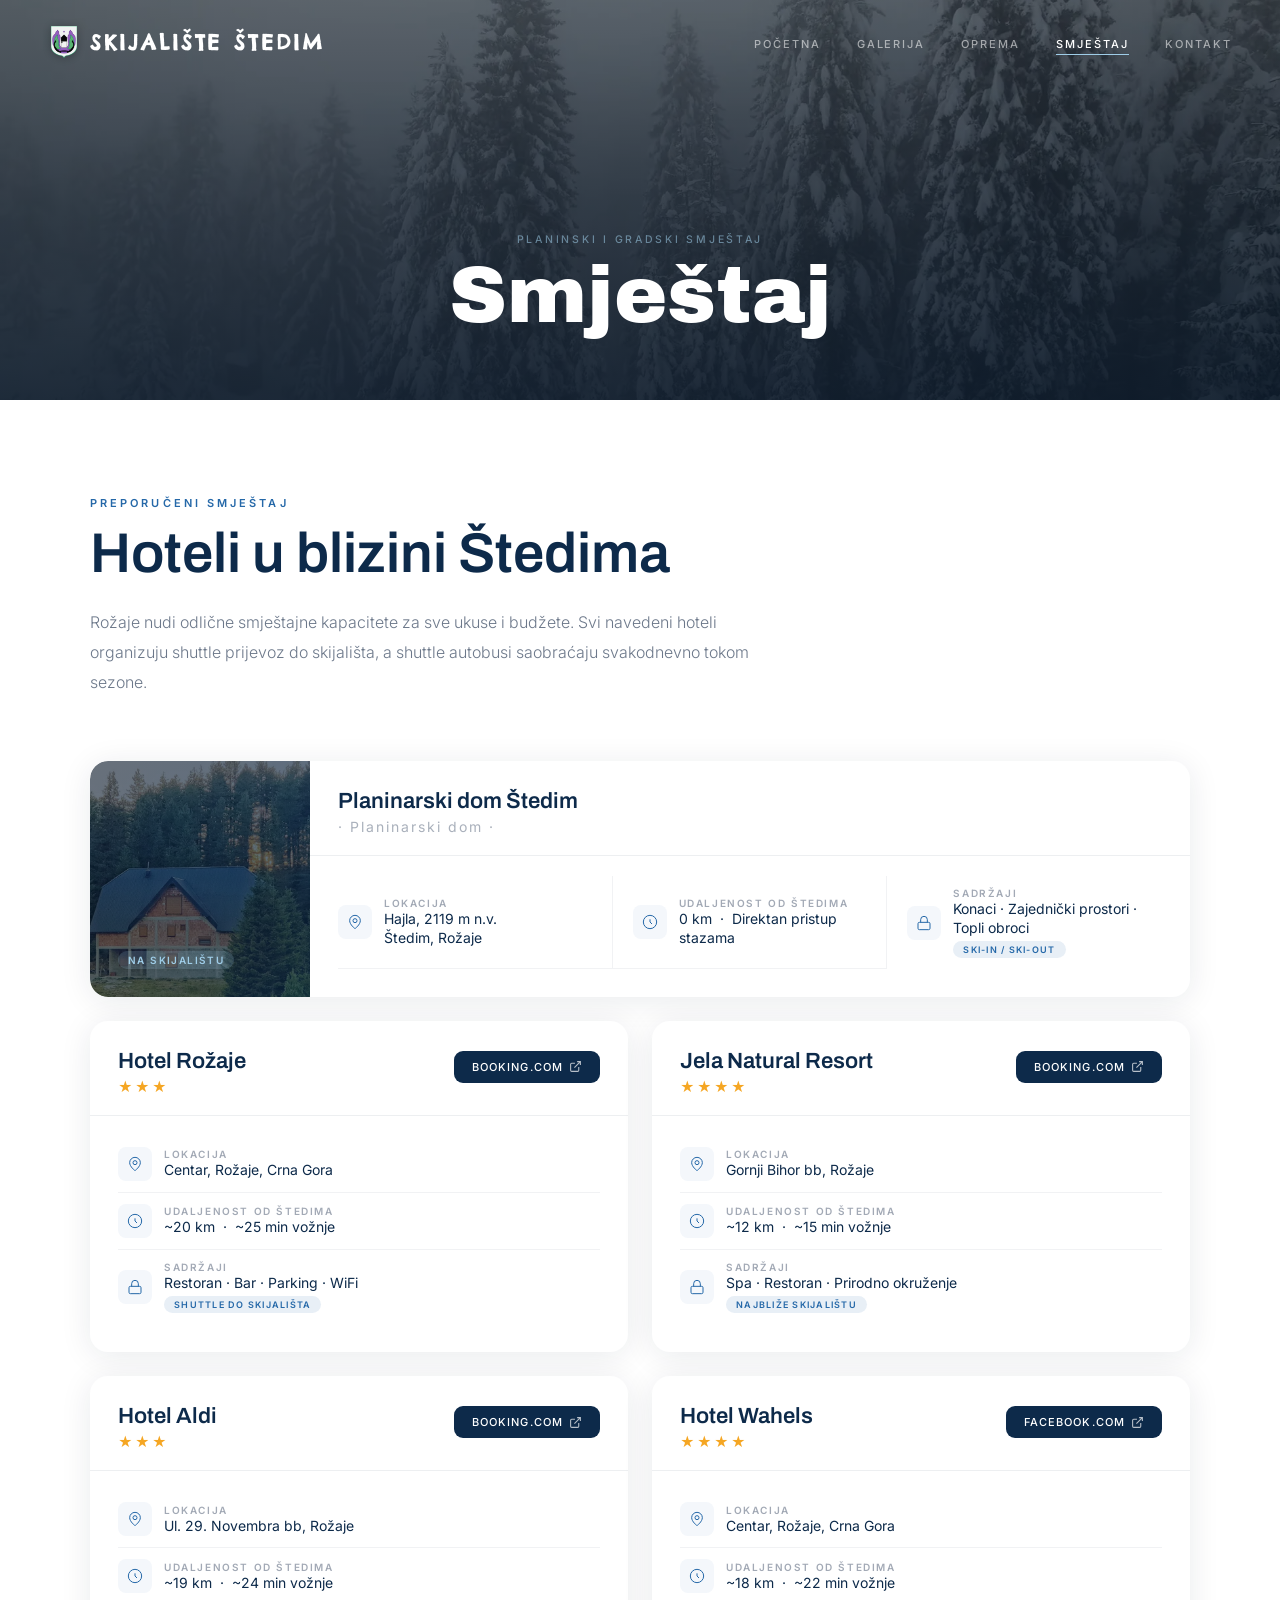
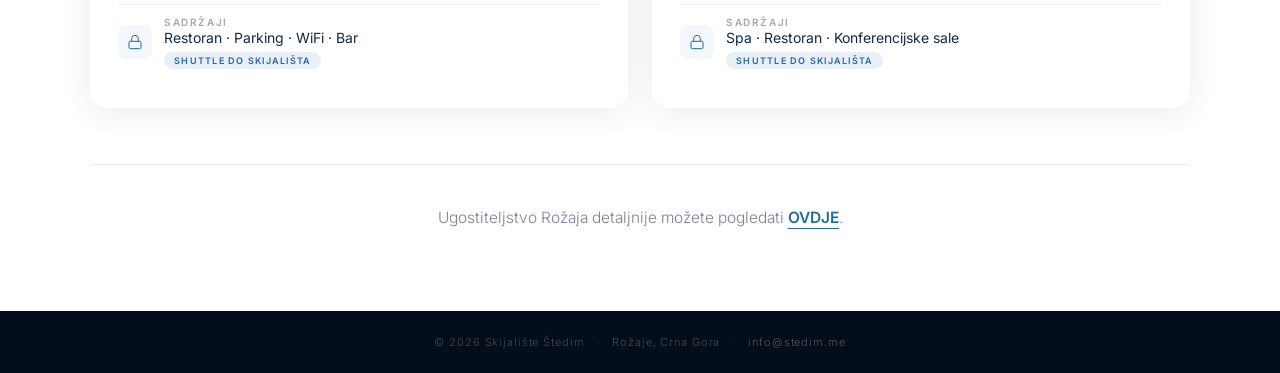
==== accommodation.html @ 670172b9 "dodala pocetnu u nav bar" ====
<!doctype html>
<html lang="bs">
  <head>
    <meta charset="UTF-8" />
    <meta name="viewport" content="width=device-width, initial-scale=1.0" />
    <title>Smještaj — Skijalište Štedim</title>
    <link rel="icon" type="image/webp" href="multimedia/rozaje-emblem.webp" />
    <link rel="stylesheet" href="css/main.css" />
    <link rel="stylesheet" href="css/accommodation.css" />
    <link rel="preconnect" href="https://fonts.googleapis.com" />
    <link rel="preconnect" href="https://fonts.gstatic.com" crossorigin />
    <link
      href="https://fonts.googleapis.com/css2?family=Chelsea+Market&family=Inter:wght@300;400;500;600&display=swap"
      rel="stylesheet"
    />
    <script src="js/accommodation.js" defer></script>
  </head>
  <body>

    <nav class="nav">
      <a href="index.html" class="nav-logo">
        <img
          src="multimedia/rozaje-emblem.webp"
          alt="Grb Rožaja"
          class="logo-icon"
        />
        <span class="logo-text">Skijalište Štedim</span>
      </a>
      <ul class="nav-links">
        <li><a href="index.html">Početna</a></li>
        <li><a href="gallery.html">Galerija</a></li>
        <li><a href="equipment.html">Oprema</a></li>
        <li><a href="accommodation.html" class="active">Smještaj</a></li>
        <li><a href="contact.html">Kontakt</a></li>
      </ul>
      <button class="nav-hamburger" id="nav-hamburger" aria-label="Otvori meni" aria-expanded="false">
        <span></span>
        <span></span>
        <span></span>
      </button>
    </nav>

    <div class="mobile-nav-backdrop" id="mobile-nav-backdrop"></div>
    <div class="mobile-nav" id="mobile-nav" aria-hidden="true">
      <ul>
        <li><a href="index.html">Početna</a></li>
        <li><a href="gallery.html">Galerija</a></li>
        <li><a href="equipment.html">Oprema</a></li>
        <li><a href="accommodation.html">Smještaj</a></li>
        <li><a href="contact.html">Kontakt</a></li>
      </ul>
    </div>

     <!-- PAGE HEADER -->
    <header class="page-header">
      <div class="page-header-content">
        <p class="page-header-eyebrow">Planinski i gradski smještaj</p>
        <h1 class="page-header-title">Smještaj</h1>
      </div>
    </header>

    <main>

      <!-- HOTELS SECTION -->
      <section class="info-section">
        <div class="info-inner">
          <p class="info-eyebrow">Preporučeni smještaj</p>
          <h2 class="info-title">Hoteli u blizini Štedima</h2>
          <p class="info-lead">
            Rožaje nudi odlične smještajne kapacitete za sve ukuse i budžete.
            Svi navedeni hoteli organizuju shuttle prijevoz do skijališta,
            a shuttle autobusi saobraćaju svakodnevno tokom sezone.
          </p>

          <div class="hotels-grid">

            <!-- Planinarski dom Štedim -->
            <div class="hotel-card hotel-card--dom" style="grid-column: 1 / -1;">
              <div class="hotel-card--dom-img">
                <span class="hotel-badge" style="background: rgba(159,205,232,0.18); color: var(--ice); font-size: 10px;">Na skijalištu</span>
              </div>
              <div class="hotel-card--dom-body">
                <div class="hotel-card-header">
                  <div>
                    <h3 class="hotel-name">Planinarski dom Štedim</h3>
                    <div class="hotel-stars" style="color: rgba(10,30,60,0.35);">· Planinarski dom ·</div>
                  </div>
                </div>
                <div class="hotel-details hotel-card--dom-details">
                  <div class="hotel-detail-row">
                    <div class="hotel-detail-icon">
                      <svg viewBox="0 0 24 24" fill="none" stroke="currentColor" stroke-width="1.5">
                        <path d="M20 10c0 6-8 12-8 12S4 16 4 10a8 8 0 0 1 16 0Z"/>
                        <circle cx="12" cy="10" r="3"/>
                      </svg>
                    </div>
                    <div>
                      <p class="hotel-detail-label">Lokacija</p>
                      <p class="hotel-detail-val">Hajla, 2119 m n.v.<br/>Štedim, Rožaje</p>
                    </div>
                  </div>
                  <div class="hotel-detail-row">
                    <div class="hotel-detail-icon">
                      <svg viewBox="0 0 24 24" fill="none" stroke="currentColor" stroke-width="1.5">
                        <circle cx="12" cy="12" r="10"/>
                        <path d="M12 8v4l3 3"/>
                      </svg>
                    </div>
                    <div>
                      <p class="hotel-detail-label">Udaljenost od Štedima</p>
                      <p class="hotel-detail-val">0 km &nbsp;·&nbsp; Direktan pristup stazama</p>
                    </div>
                  </div>
                  <div class="hotel-detail-row">
                    <div class="hotel-detail-icon">
                      <svg viewBox="0 0 24 24" fill="none" stroke="currentColor" stroke-width="1.5">
                        <rect x="3" y="11" width="18" height="11" rx="2"/>
                        <path d="M7 11V7a5 5 0 0 1 10 0v4"/>
                      </svg>
                    </div>
                    <div>
                      <p class="hotel-detail-label">Sadržaji</p>
                      <p class="hotel-detail-val">Konaci · Zajednički prostori · Topli obroci</p>
                      <span class="hotel-badge">Ski-in / Ski-out</span>
                    </div>
                  </div>
                </div>
              </div>
            </div>

            <!-- Hotel Rožaje -->
            <div class="hotel-card">
              <div class="hotel-card-header">
                <div>
                  <h3 class="hotel-name">Hotel Rožaje</h3>
                  <div class="hotel-stars">★★★</div>
                </div>
                <a href="https://www.booking.com/hotel/me/rozaje.en-gb.html?aid=303948&label=rozaje-1oNOg5agZsTqGnq8K9cw8gS540942170583%3Apl%3Ata%3Ap1%3Ap2%3Aac%3Aap%3Aneg%3Afi%3Atikwd-2452978527081%3Alp9245513%3Ali%3Adec%3Adm%3Appccp%3DUmFuZG9tSVYkc2RlIyh9Yf5EcukO1MOGLSSAuId8ToA&sid=859f66887b554836b0e573b9ebd3cff4&dest_id=-94615&dest_type=city&dist=0&group_adults=2&group_children=0&hapos=2&hpos=2&no_rooms=1&req_adults=2&req_children=0&room1=A%2CA&sb_price_type=total&sr_order=popularity&srepoch=1781958285&srpvid=a0ca574414080148&type=total&ucfs=1&" target="_blank" class="hotel-booking-btn">
                  Booking.com
                  <svg viewBox="0 0 24 24" fill="none" stroke="currentColor" stroke-width="2">
                    <path d="M18 13v6a2 2 0 0 1-2 2H5a2 2 0 0 1-2-2V8a2 2 0 0 1 2-2h6M15 3h6v6M10 14 21 3"/>
                  </svg>
                </a>
              </div>
              <div class="hotel-details">
                <div class="hotel-detail-row">
                  <div class="hotel-detail-icon">
                    <svg viewBox="0 0 24 24" fill="none" stroke="currentColor" stroke-width="1.5">
                      <path d="M20 10c0 6-8 12-8 12S4 16 4 10a8 8 0 0 1 16 0Z"/>
                      <circle cx="12" cy="10" r="3"/>
                    </svg>
                  </div>
                  <div>
                    <p class="hotel-detail-label">Lokacija</p>
                    <p class="hotel-detail-val">Centar, Rožaje, Crna Gora</p>
                  </div>
                </div>
                <div class="hotel-detail-row">
                  <div class="hotel-detail-icon">
                    <svg viewBox="0 0 24 24" fill="none" stroke="currentColor" stroke-width="1.5">
                      <circle cx="12" cy="12" r="10"/>
                      <path d="M12 8v4l3 3"/>
                    </svg>
                  </div>
                  <div>
                    <p class="hotel-detail-label">Udaljenost od Štedima</p>
                    <p class="hotel-detail-val">~20 km &nbsp;·&nbsp; ~25 min vožnje</p>
                  </div>
                </div>
                <div class="hotel-detail-row">
                  <div class="hotel-detail-icon">
                    <svg viewBox="0 0 24 24" fill="none" stroke="currentColor" stroke-width="1.5">
                      <rect x="3" y="11" width="18" height="11" rx="2"/>
                      <path d="M7 11V7a5 5 0 0 1 10 0v4"/>
                    </svg>
                  </div>
                  <div>
                    <p class="hotel-detail-label">Sadržaji</p>
                    <p class="hotel-detail-val">Restoran · Bar · Parking · WiFi</p>
                    <span class="hotel-badge">Shuttle do skijališta</span>
                  </div>
                </div>
              </div>
            </div>

            <!-- Jela Natural Resort -->
            <div class="hotel-card">
              <div class="hotel-card-header">
                <div>
                  <h3 class="hotel-name">Jela Natural Resort</h3>
                  <div class="hotel-stars">★★★★</div>
                </div>
                <a href="https://www.booking.com/hotel/me/jela-natural-resort-rozaje.en-gb.html?aid=303948&label=rozaje-1oNOg5agZsTqGnq8K9cw8gS540942170583%3Apl%3Ata%3Ap1%3Ap2%3Aac%3Aap%3Aneg%3Afi%3Atikwd-2452978527081%3Alp9245513%3Ali%3Adec%3Adm%3Appccp%3DUmFuZG9tSVYkc2RlIyh9Yf5EcukO1MOGLSSAuId8ToA&sid=859f66887b554836b0e573b9ebd3cff4&dest_id=-94615&dest_type=city&dist=0&group_adults=2&group_children=0&hapos=1&hpos=1&no_rooms=1&req_adults=2&req_children=0&room1=A%2CA&sb_price_type=total&sr_order=popularity&srepoch=1781958285&srpvid=a0ca574414080148&type=total&ucfs=1&" target="_blank" class="hotel-booking-btn">
                  Booking.com
                  <svg viewBox="0 0 24 24" fill="none" stroke="currentColor" stroke-width="2">
                    <path d="M18 13v6a2 2 0 0 1-2 2H5a2 2 0 0 1-2-2V8a2 2 0 0 1 2-2h6M15 3h6v6M10 14 21 3"/>
                  </svg>
                </a>
              </div>
              <div class="hotel-details">
                <div class="hotel-detail-row">
                  <div class="hotel-detail-icon">
                    <svg viewBox="0 0 24 24" fill="none" stroke="currentColor" stroke-width="1.5">
                      <path d="M20 10c0 6-8 12-8 12S4 16 4 10a8 8 0 0 1 16 0Z"/>
                      <circle cx="12" cy="10" r="3"/>
                    </svg>
                  </div>
                  <div>
                    <p class="hotel-detail-label">Lokacija</p>
                    <p class="hotel-detail-val">Gornji Bihor bb, Rožaje</p>
                  </div>
                </div>
                <div class="hotel-detail-row">
                  <div class="hotel-detail-icon">
                    <svg viewBox="0 0 24 24" fill="none" stroke="currentColor" stroke-width="1.5">
                      <circle cx="12" cy="12" r="10"/>
                      <path d="M12 8v4l3 3"/>
                    </svg>
                  </div>
                  <div>
                    <p class="hotel-detail-label">Udaljenost od Štedima</p>
                    <p class="hotel-detail-val">~12 km &nbsp;·&nbsp; ~15 min vožnje</p>
                  </div>
                </div>
                <div class="hotel-detail-row">
                  <div class="hotel-detail-icon">
                    <svg viewBox="0 0 24 24" fill="none" stroke="currentColor" stroke-width="1.5">
                      <rect x="3" y="11" width="18" height="11" rx="2"/>
                      <path d="M7 11V7a5 5 0 0 1 10 0v4"/>
                    </svg>
                  </div>
                  <div>
                    <p class="hotel-detail-label">Sadržaji</p>
                    <p class="hotel-detail-val">Spa · Restoran · Prirodno okruženje</p>
                    <span class="hotel-badge">Najbliže skijalištu</span>
                  </div>
                </div>
              </div>
            </div>

            <!-- Hotel Aldi -->
            <div class="hotel-card">
              <div class="hotel-card-header">
                <div>
                  <h3 class="hotel-name">Hotel Aldi</h3>
                  <div class="hotel-stars">★★★</div>
                </div>
                <a href="https://www.booking.com/hotel/me/aldi-rozaje.en-gb.html?aid=318615&label=English_Montenegro_EN_ME_29382163825-DpDFxMjEnsOVlFB5ytNIDQS640874750377%3Apl%3Ata%3Ap1%3Ap2%3Aac%3Aap%3Aneg%3Afi%3Atikwl-64415224945%3Alp9245513%3Ali%3Adec%3Adm%3Aag29382163825%3Acmp638429176&sid=859f66887b554836b0e573b9ebd3cff4&dest_id=-94615&dest_type=city&dist=0&group_adults=2&group_children=0&hapos=1&hpos=1&no_rooms=1&req_adults=2&req_children=0&room1=A%2CA&sb_price_type=total&sr_order=popularity&srepoch=1781958359&srpvid=5aba5769f88f036c&type=total&ucfs=1&" target="_blank" class="hotel-booking-btn">
                  Booking.com
                  <svg viewBox="0 0 24 24" fill="none" stroke="currentColor" stroke-width="2">
                    <path d="M18 13v6a2 2 0 0 1-2 2H5a2 2 0 0 1-2-2V8a2 2 0 0 1 2-2h6M15 3h6v6M10 14 21 3"/>
                  </svg>
                </a>
              </div>
              <div class="hotel-details">
                <div class="hotel-detail-row">
                  <div class="hotel-detail-icon">
                    <svg viewBox="0 0 24 24" fill="none" stroke="currentColor" stroke-width="1.5">
                      <path d="M20 10c0 6-8 12-8 12S4 16 4 10a8 8 0 0 1 16 0Z"/>
                      <circle cx="12" cy="10" r="3"/>
                    </svg>
                  </div>
                  <div>
                    <p class="hotel-detail-label">Lokacija</p>
                    <p class="hotel-detail-val">Ul. 29. Novembra bb, Rožaje</p>
                  </div>
                </div>
                <div class="hotel-detail-row">
                  <div class="hotel-detail-icon">
                    <svg viewBox="0 0 24 24" fill="none" stroke="currentColor" stroke-width="1.5">
                      <circle cx="12" cy="12" r="10"/>
                      <path d="M12 8v4l3 3"/>
                    </svg>
                  </div>
                  <div>
                    <p class="hotel-detail-label">Udaljenost od Štedima</p>
                    <p class="hotel-detail-val">~19 km &nbsp;·&nbsp; ~24 min vožnje</p>
                  </div>
                </div>
                <div class="hotel-detail-row">
                  <div class="hotel-detail-icon">
                    <svg viewBox="0 0 24 24" fill="none" stroke="currentColor" stroke-width="1.5">
                      <rect x="3" y="11" width="18" height="11" rx="2"/>
                      <path d="M7 11V7a5 5 0 0 1 10 0v4"/>
                    </svg>
                  </div>
                  <div>
                    <p class="hotel-detail-label">Sadržaji</p>
                    <p class="hotel-detail-val">Restoran · Parking · WiFi · Bar</p>
                    <span class="hotel-badge">Shuttle do skijališta</span>
                  </div>
                </div>
              </div>
            </div>

            <!-- Hotel Wahels -->
            <div class="hotel-card">
              <div class="hotel-card-header">
                <div>
                  <h3 class="hotel-name">Hotel Wahels</h3>
                  <div class="hotel-stars">★★★★</div>
                </div>
                <a href="https://www.facebook.com/hotelwahels/?locale=sr_RS" target="_blank" class="hotel-booking-btn">
                  Facebook.com
                  <svg viewBox="0 0 24 24" fill="none" stroke="currentColor" stroke-width="2">
                    <path d="M18 13v6a2 2 0 0 1-2 2H5a2 2 0 0 1-2-2V8a2 2 0 0 1 2-2h6M15 3h6v6M10 14 21 3"/>
                  </svg>
                </a>
              </div>
              <div class="hotel-details">
                <div class="hotel-detail-row">
                  <div class="hotel-detail-icon">
                    <svg viewBox="0 0 24 24" fill="none" stroke="currentColor" stroke-width="1.5">
                      <path d="M20 10c0 6-8 12-8 12S4 16 4 10a8 8 0 0 1 16 0Z"/>
                      <circle cx="12" cy="10" r="3"/>
                    </svg>
                  </div>
                  <div>
                    <p class="hotel-detail-label">Lokacija</p>
                    <p class="hotel-detail-val">Centar, Rožaje, Crna Gora</p>
                  </div>
                </div>
                <div class="hotel-detail-row">
                  <div class="hotel-detail-icon">
                    <svg viewBox="0 0 24 24" fill="none" stroke="currentColor" stroke-width="1.5">
                      <circle cx="12" cy="12" r="10"/>
                      <path d="M12 8v4l3 3"/>
                    </svg>
                  </div>
                  <div>
                    <p class="hotel-detail-label">Udaljenost od Štedima</p>
                    <p class="hotel-detail-val">~18 km &nbsp;·&nbsp; ~22 min vožnje</p>
                  </div>
                </div>
                <div class="hotel-detail-row">
                  <div class="hotel-detail-icon">
                    <svg viewBox="0 0 24 24" fill="none" stroke="currentColor" stroke-width="1.5">
                      <rect x="3" y="11" width="18" height="11" rx="2"/>
                      <path d="M7 11V7a5 5 0 0 1 10 0v4"/>
                    </svg>
                  </div>
                  <div>
                    <p class="hotel-detail-label">Sadržaji</p>
                    <p class="hotel-detail-val">Spa · Restoran · Konferencijske sale</p>
                    <span class="hotel-badge">Shuttle do skijališta</span>
                  </div>
                </div>
              </div>
            </div>


          </div>

          <p class="ugost-note">
            Ugostiteljstvo Rožaja detaljnije možete pogledati
            <a href="https://www.youtube.com" target="_blank">OVDJE</a>.
          </p>
          
        </div>
      </section>
    </main>


    <footer class="footer">
      <span>© 2026 Skijalište Štedim</span>
      <span class="dot">·</span>
      <span>Rožaje, Crna Gora</span>
      <span class="dot">·</span>
      <a href="mailto:info@stedim.me" class="footer-link">info@stedim.me</a>
    </footer>
    
  </body>
</html>
---- css/main.css ----
@import url("https://fonts.googleapis.com/css2?family=Archivo+Black&family=Archivo:wght@300;400;500&family=Chelsea+Market&display=swap");

.archivo-black-regular {
  font-family: "Archivo Black", sans-serif;
  font-weight: 400;
  font-style: normal;
}

/* ── Reset & base ─────────────────────────────────────────── */
*,
*::before,
*::after {
  box-sizing: border-box;
  margin: 0;
  padding: 0;
}

:root {
  --navy: #040d1a;
  --dark: #071526;
  --blue: #0d2a4a;
  --mid: #163a6b;
  --sky: #2568a8;
  --ice: #9fcde8;
  --white: #ffffff;
  --offwhite: #f4f7fb;
  --glass: rgba(255, 255, 255, 0.07);
  --glass-b: rgba(255, 255, 255, 0.13);
  --glass-h: rgba(255, 255, 255, 0.12);
  --shadow: 0 4px 32px rgba(10, 30, 60, 0.09);
  --shadow-lg: 0 8px 48px rgba(10, 30, 60, 0.13);
  --radius: 18px;
  --container: 1100px;
}

html {
  scroll-behavior: smooth;
}

body {
  font-family: "Inter", sans-serif;
  background: var(--navy);
  color: var(--white);
  min-height: 100dvh;
  overflow-x: hidden;
}

::-webkit-scrollbar {
  width: 5px;
}

::-webkit-scrollbar-track {
  background: var(--navy);
}

::-webkit-scrollbar-thumb {
  background: var(--mid);
  border-radius: 3px;
}

/* ── Snow canvas ──────────────────────────────────────────── */
#snow {
  position: fixed;
  inset: 0;
  width: 100%;
  height: 100%;
  pointer-events: none;
  z-index: 1;
}

/* ── Navigation ───────────────────────────────────────────── */
.nav {
  position: fixed;
  top: 0;
  left: 0;
  right: 0;
  z-index: 200;
  display: flex;
  align-items: center;
  justify-content: space-between;
  padding: 26px 48px;
  transition:
    background 0.35s,
    padding 0.35s,
    backdrop-filter 0.35s;
}

.nav--scrolled {
  background: rgba(25, 57, 102, 0.96);
  backdrop-filter: blur(14px);
  -webkit-backdrop-filter: blur(14px);
  padding: 16px 48px;
}

.nav-logo {
  display: flex;
  align-items: center;
  gap: 10px;
  text-decoration: none;
  color: inherit;
  flex-shrink: 0;
}

.logo-icon {
  width: 32px;
  height: 32px;
  object-fit: contain;
  flex-shrink: 0;
  filter: drop-shadow(0 1px 4px rgba(0, 0, 0, 0.3));
  opacity: 0.92;
}

.logo-text {
  font-family: "Chelsea Market", cursive;
  font-size: 21px;
  font-weight: 600;
  letter-spacing: 0.14em;
  text-transform: uppercase;
  color: var(--white);
}

.nav-links {
  display: flex;
  list-style: none;
  gap: 36px;
}

.nav-links a {
  font-size: 11px;
  font-weight: 500;
  letter-spacing: 0.18em;
  text-transform: uppercase;
  color: rgba(255, 255, 255, 0.55);
  text-decoration: none;
  transition: color 0.2s;
  padding: 4px 0;
  position: relative;
}

.nav-links a::after {
  content: "";
  position: absolute;
  bottom: 0;
  left: 0;
  right: 0;
  height: 1px;
  background: var(--ice);
  transform: scaleX(0);
  transition: transform 0.25s;
  transform-origin: left;
}

.nav-links a:hover,
.nav-links a.active {
  color: var(--white);
}

.nav-links a:hover::after,
.nav-links a.active::after {
  transform: scaleX(1);
}

/* ── Homepage hero ────────────────────────────────────────── */
.hero {
  position: relative;
  height: 100vh;
  min-height: 600px;
  display: flex;
  align-items: center;
  justify-content: flex-start;
  overflow: hidden;
  background: linear-gradient(
    180deg,
    #165dc1 0%,
    #2268b2 18%,
    #5f8ecb 38%,
    #9ec0e4 60%,
    #b8d3f3 80%,
    #e6ecf5 100%
  );
}

.hero-photo-img {
  position: absolute;
  bottom: 0;
  right: 0;
  width: 100%;
  height: auto;
  z-index: 8;
  pointer-events: none;
  user-select: none;
}

.moonlight {
  position: absolute;
  top: -80px;
  left: 50%;
  transform: translateX(-50%);
  width: 520px;
  height: 520px;
  background: radial-gradient(
    circle,
    rgba(160, 210, 255, 0.07) 0%,
    transparent 68%
  );
  pointer-events: none;
  z-index: 2;
}

/* Hero content */
.hero-content {
  position: absolute;
  z-index: 4;
  display: flex;
  flex-direction: column;
  align-items: flex-start;
  text-align: left;
  padding: 0 40px 0px 72px;
  width: 42%;
  animation: rise 1.4s cubic-bezier(0.22, 1, 0.36, 1) both;
}

@keyframes rise {
  from {
    opacity: 0;
    transform: translateY(28px);
  }

  to {
    opacity: 1;
    transform: translateY(0);
  }
}

.badge {
  display: inline-flex;
  align-items: center;
  gap: 8px;
  background: var(--glass);
  border: 1px solid var(--glass-b);
  backdrop-filter: blur(14px);
  -webkit-backdrop-filter: blur(14px);
  padding: 6px 18px;
  border-radius: 100px;
  font-size: 10.5px;
  font-weight: 500;
  letter-spacing: 0.2em;
  text-transform: uppercase;
  color: var(--ice);
  margin-bottom: 30px;
}

.badge-dot {
  width: 6px;
  height: 6px;
  border-radius: 50%;
  background: #4caf82;
  animation: pulse 2.2s ease infinite;
  flex-shrink: 0;
}

@keyframes pulse {
  0%,
  100% {
    opacity: 1;
    transform: scale(1);
  }

  50% {
    opacity: 0.4;
    transform: scale(0.75);
  }
}

.hero-title {
  display: flex;
  flex-direction: column;
  align-items: flex-start;
  margin-bottom: 14px;
}

.title-eyebrow {
  font-family: "Inter", sans-serif;
  font-size: clamp(12px, 1.6vw, 16px);
  font-weight: 300;
  letter-spacing: 0.42em;
  text-transform: uppercase;
  color: var(--ice);
  opacity: 0.7;
  margin-bottom: 6px;
}

.title-name {
  padding-top: 20px;
  font-size: clamp(70px, 8vw, 120px);
  font-family: "Archivo Black", sans-serif;
  font-weight: 300;
  font-style: normal;
  line-height: 0.88;
  letter-spacing: -0.01em;
  color: var(--white);
}

.hero-tagline {
  font-size: clamp(10.5px, 1vw, 15.2px);
  font-weight: bolder;
  letter-spacing: 0.32em;
  text-transform: uppercase;
  color: #165dc1;
  opacity: 0.55;
  margin-bottom: 26px;
}

.hero-desc {
  font-size: clamp(13.5px, 1vw, 17.7px);
  font-weight: 550;
  line-height: 1.85;
  color: #5686ce;
  max-width: 480px;
  margin-bottom: 36px;
}

.divider {
  display: flex;
  align-items: center;
  gap: 14px;
  margin-bottom: 36px;
  width: 280px;
}

.divider-line {
  flex: 1;
  height: 1px;
  background: rgba(255, 255, 255, 0.12);
}

.divider-icon {
  font-size: 12px;
  color: var(--ice);
  opacity: 0.4;
}

/* Countdown */
.countdown {
  display: flex;
  align-items: center;
  margin-bottom: 36px;
  background: var(--glass);
  border: 1px solid var(--glass-b);
  backdrop-filter: blur(20px);
  -webkit-backdrop-filter: blur(20px);
  border-radius: 14px;
  padding: 22px 36px;
}

.countdown-item {
  display: flex;
  flex-direction: column;
  align-items: center;
  min-width: 68px;
}

.count-num {
  font-family: "Archivo", sans-serif;
  font-size: clamp(34px, 4.8vw, 52px);
  font-weight: 300;
  color: var(--white);
  line-height: 1;
  min-width: 54px;
  text-align: center;
  font-variant-numeric: tabular-nums;
}

.count-label {
  font-size: 9px;
  font-weight: 500;
  letter-spacing: 0.22em;
  text-transform: uppercase;
  color: var(--ice);
  opacity: 0.45;
  margin-top: 7px;
}

.countdown-sep {
  font-family: "Archivo", sans-serif;
  font-size: 34px;
  font-weight: 300;
  color: rgba(255, 255, 255, 0.18);
  margin: 0 2px;
  padding-bottom: 14px;
  user-select: none;
}

.countdown-done {
  font-family: "Archivo", sans-serif;
  font-size: 28px;
  font-style: italic;
  font-weight: 300;
  opacity: 0.9;
  padding: 4px 0;
}

.signup-note {
  font-size: 11px;
  color: rgba(255, 255, 255, 0.28);
  letter-spacing: 0.04em;
}

/* Scroll indicator */
.hero-scroll {
  position: absolute;
  bottom: 28px;
  left: 50%;
  transform: translateX(-50%);
  z-index: 10;
  display: flex;
  flex-direction: column;
  align-items: center;
  gap: 6px;
  text-decoration: none;
  color: rgba(255, 255, 255, 0.32);
  font-size: 9px;
  letter-spacing: 0.22em;
  text-transform: uppercase;
  animation: bobble 2.8s ease infinite;
}

.hero-scroll svg {
  width: 18px;
  height: 18px;
}

@keyframes bobble {
  0%,
  100% {
    transform: translateX(-50%) translateY(0);
  }

  50% {
    transform: translateX(-50%) translateY(7px);
  }
}

/* ── Homepage info section ────────────────────────────────── */
.info-section {
  position: relative;
  z-index: 10;
  background: var(--white);
  width: 100%;
  padding: 96px 48px 80px;
}

.info-inner {
  max-width: var(--container);
  margin: 0 auto;
}

.info-eyebrow {
  font-size: 11px;
  font-weight: 600;
  letter-spacing: 0.28em;
  text-transform: uppercase;
  color: var(--sky);
  margin-bottom: 14px;
}

.info-title {
  font-family: "Archivo", sans-serif;
  font-size: clamp(32px, 4.5vw, 56px);
  font-weight: 600;
  color: var(--blue);
  line-height: 1.08;
  margin-bottom: 24px;
  max-width: 680px;
}

.info-lead {
  font-size: 16px;
  font-weight: 300;
  line-height: 1.85;
  color: rgba(10, 30, 60, 0.6);
  max-width: 700px;
  margin-bottom: 64px;
}

/* Feature stat cards */
.features-grid {
  display: grid;
  grid-template-columns: repeat(4, 1fr);
  gap: 20px;
  margin-bottom: 72px;
}

.feature-card {
  border-radius: var(--radius);
  padding: 32px 28px 28px;
  display: flex;
  flex-direction: column;
  align-items: flex-start;
  background-size: cover;
  background-position: center;
  background-repeat: no-repeat;
  position: relative;
  overflow: hidden;
}

.feature-card::before {
  content: "";
  position: absolute;
  inset: 0;
  background: rgba(4, 13, 26, 0.58);
  border-radius: inherit;
}

.feature-card > * {
  position: relative;
  z-index: 1;
}

.features-grid .feature-card:nth-child(1) {
  background-image: url("../multimedia/mountain-view.webp");
}

.features-grid .feature-card:nth-child(2) {
  background-image: url("../multimedia/trail-2.webp");
}

.features-grid .feature-card:nth-child(3) {
  background-image: url("../multimedia/forest.webp");
}

.features-grid .feature-card:nth-child(4) {
  background-image: url("../multimedia/ski-lift-2.webp");
}

.feature-stat {
  display: flex;
  align-items: baseline;
  gap: 5px;
  margin-bottom: 10px;
}

.feature-num {
  font-family: "Archivo", sans-serif;
  font-size: 48px;
  font-weight: 300;
  color: var(--white);
  line-height: 1;
}

.feature-unit {
  font-size: 13px;
  font-weight: 300;
  color: var(--ice);
  opacity: 0.75;
}

.feature-label {
  font-size: 10.5px;
  font-weight: 500;
  letter-spacing: 0.14em;
  text-transform: uppercase;
  color: rgba(159, 205, 232, 0.6);
}

/* Info text columns */
.info-body {
  display: grid;
  grid-template-columns: 1fr 1fr;
  gap: 48px;
  padding-top: 48px;
  border-top: 1px solid rgba(10, 30, 60, 0.08);
}

.info-col-title {
  font-family: "Archivo", sans-serif;
  font-size: 22px;
  font-weight: 600;
  color: var(--blue);
  margin-bottom: 16px;
}

.info-col p {
  font-size: 15px;
  font-weight: 300;
  line-height: 1.9;
  color: rgba(10, 30, 60, 0.62);
}

/* ── Conditions section ───────────────────────────────────── */
.conditions-section {
  position: relative;
  z-index: 10;
  background: linear-gradient(180deg, #071526 0%, #0d2a4a 100%);
  width: 100%;
  padding: 96px 48px 80px;
}

.section-inner {
  max-width: var(--container);
  margin: 0 auto;
}

.eyebrow-light {
  font-size: 11px;
  font-weight: 600;
  letter-spacing: 0.28em;
  text-transform: uppercase;
  color: var(--ice);
  opacity: 0.6;
  margin-bottom: 14px;
}

.section-title-light {
  font-family: "Archivo", sans-serif;
  font-size: clamp(32px, 4.5vw, 52px);
  font-weight: 600;
  color: var(--white);
  line-height: 1.08;
  margin-bottom: 6px;
  max-width: 680px;
}

.section-lead-light {
  font-size: 15.5px;
  font-weight: 300;
  line-height: 1.85;
  color: rgba(159, 205, 232, 0.55);
  max-width: 620px;
  margin-bottom: 56px;
}

.conditions-grid {
  display: grid;
  grid-template-columns: 1fr 1.4fr;
  gap: 24px;
  align-items: stretch;
}

.cond-main-card {
  background: var(--glass);
  border: 1px solid var(--glass-b);
  backdrop-filter: blur(20px);
  -webkit-backdrop-filter: blur(20px);
  border-radius: var(--radius);
  padding: 40px 36px 32px;
  display: flex;
  flex-direction: column;
  justify-content: space-between;
}

.cond-weather-top {
  display: flex;
  align-items: center;
  gap: 18px;
  margin-bottom: 20px;
}

.cond-icon {
  font-size: 52px;
  line-height: 1;
}

.cond-temp-block {
  display: flex;
  align-items: baseline;
  gap: 4px;
}

.cond-temp {
  font-family: "Archivo", sans-serif;
  font-size: clamp(64px, 9vw, 96px);
  font-weight: 300;
  color: var(--white);
  line-height: 1;
  font-variant-numeric: tabular-nums;
}

.cond-temp-unit {
  font-family: "Archivo", sans-serif;
  font-size: 36px;
  font-weight: 300;
  color: var(--ice);
  opacity: 0.6;
}

.cond-desc {
  font-size: 15px;
  font-weight: 300;
  color: rgba(255, 255, 255, 0.55);
  margin-bottom: 20px;
}

.cond-updated {
  font-size: 10.5px;
  font-weight: 500;
  letter-spacing: 0.14em;
  text-transform: uppercase;
  color: rgba(159, 205, 232, 0.35);
}

.cond-stats {
  display: grid;
  grid-template-columns: 1fr 1fr;
  gap: 16px;
}

.cond-stat-card {
  background: var(--glass);
  border: 1px solid var(--glass-b);
  border-radius: 12px;
  padding: 22px 20px;
  display: flex;
  align-items: flex-start;
  gap: 14px;
}

.cond-stat-svg {
  width: 22px;
  height: 22px;
  color: var(--ice);
  opacity: 0.55;
  flex-shrink: 0;
  margin-top: 2px;
}

.cond-stat-val {
  font-family: "Archivo", sans-serif;
  font-size: 26px;
  font-weight: 300;
  color: var(--white);
  line-height: 1.1;
  margin-bottom: 5px;
  font-variant-numeric: tabular-nums;
}

.cond-stat-label {
  font-size: 10px;
  font-weight: 500;
  letter-spacing: 0.14em;
  text-transform: uppercase;
  color: rgba(159, 205, 232, 0.45);
}

/* ── Activities section ───────────────────────────────────── */
.activities-section {
  position: relative;
  z-index: 10;
  background:
    linear-gradient(
      180deg,
      rgba(4, 13, 26, 0.72) 0%,
      rgba(7, 21, 38, 0.78) 100%
    ),
    url("../multimedia/background.webp") center center / cover no-repeat;
  width: 100%;
  padding: 96px 48px 80px;
}

.activities-grid {
  display: grid;
  grid-template-columns: repeat(3, 1fr);
  gap: 16px;
}

.act-card {
  background: rgba(255, 255, 255, 0.14);
  border: 1px solid rgba(255, 255, 255, 0.22);
  border-radius: var(--radius);
  padding: 28px 24px;
  display: flex;
  align-items: center;
  gap: 18px;
  cursor: pointer;
  text-align: left;
  width: 100%;
  font-family: "Inter", sans-serif;
  color: var(--white);
  transition:
    background 0.22s,
    border-color 0.22s,
    transform 0.22s;
}

.act-card:hover {
  background: rgba(255, 255, 255, 0.24);
  border-color: rgba(159, 205, 232, 0.45);
  transform: translateY(-3px);
}

.act-icon-wrap {
  width: 64px;
  height: 64px;
  border-radius: 14px;
  background: rgba(37, 104, 168, 0.28);
  border: 1px solid rgba(159, 205, 232, 0.14);
  display: flex;
  align-items: center;
  justify-content: center;
  font-size: 26px;
  flex-shrink: 0;
  line-height: 1;
}

.act-icon-wrap img {
  width: 42px;
  height: 42px;
  object-fit: contain;
}

.act-body {
  flex: 1;
  min-width: 0;
}

.act-name {
  font-size: 15px;
  font-weight: 500;
  color: var(--white);
  margin-bottom: 5px;
  white-space: nowrap;
  overflow: hidden;
  text-overflow: ellipsis;
}

.act-sub {
  font-size: 11.5px;
  font-weight: 300;
  color: var(--white);
  letter-spacing: 0.04em;
}

.act-arrow {
  flex-shrink: 0;
  width: 32px;
  height: 32px;
  border-radius: 50%;
  border: 1px solid rgba(255, 255, 255, 0.1);
  display: flex;
  align-items: center;
  justify-content: center;
  color: rgba(159, 205, 232, 0.45);
  transition:
    border-color 0.2s,
    color 0.2s,
    background 0.2s;
}

.act-arrow svg {
  width: 14px;
  height: 14px;
}

.act-card:hover .act-arrow {
  border-color: rgba(159, 205, 232, 0.4);
  color: var(--ice);
  background: rgba(37, 104, 168, 0.25);
}

/* ── Activity modal ────────────────────────────────────────── */
.act-modal {
  position: fixed;
  inset: 0;
  z-index: 600;
  display: flex;
  align-items: center;
  justify-content: center;
  padding: 24px;
  pointer-events: none;
  opacity: 0;
  transition: opacity 0.28s;
}

.act-modal.is-open {
  opacity: 1;
  pointer-events: all;
}

.act-modal-bg {
  position: absolute;
  inset: 0;
  background: rgba(4, 13, 26, 0.78);
  backdrop-filter: blur(10px);
  -webkit-backdrop-filter: blur(10px);
}

.act-modal-panel {
  position: relative;
  z-index: 1;
  background: linear-gradient(150deg, #0f2d50 0%, #071526 100%);
  border: 1px solid rgba(255, 255, 255, 0.1);
  border-radius: 24px;
  max-width: 560px;
  width: 100%;
  max-height: 88vh;
  overflow-y: auto;
  padding: 52px 48px 44px;
  transform: translateY(24px) scale(0.97);
  transition: transform 0.32s cubic-bezier(0.22, 1, 0.36, 1);
}

.act-modal.is-open .act-modal-panel {
  transform: translateY(0) scale(1);
}

.act-modal-x {
  position: absolute;
  top: 18px;
  right: 18px;
  width: 36px;
  height: 36px;
  border-radius: 50%;
  border: 1px solid rgba(255, 255, 255, 0.12);
  background: rgba(255, 255, 255, 0.06);
  cursor: pointer;
  display: flex;
  align-items: center;
  justify-content: center;
  color: rgba(255, 255, 255, 0.5);
  transition:
    background 0.2s,
    color 0.2s;
  font-family: inherit;
}

.act-modal-x:hover {
  background: rgba(255, 255, 255, 0.14);
  color: var(--white);
}

.act-modal-x svg {
  width: 16px;
  height: 16px;
}

/* Modal inner content */
.amd-icon {
  font-size: 54px;
  line-height: 1;
  margin-bottom: 18px;
  display: block;
}

.amd-title {
  font-family: "Archivo", sans-serif;
  font-size: clamp(28px, 5vw, 40px);
  font-weight: 600;
  color: var(--white);
  line-height: 1.1;
  margin-bottom: 8px;
}

.amd-sub {
  font-size: 11px;
  font-weight: 500;
  letter-spacing: 0.18em;
  text-transform: uppercase;
  color: rgba(159, 205, 232, 0.5);
  margin-bottom: 28px;
}

.amd-desc {
  font-size: 15px;
  font-weight: 300;
  line-height: 1.88;
  color: rgba(255, 255, 255, 0.62);
  margin-bottom: 32px;
  padding-bottom: 32px;
  border-bottom: 1px solid rgba(255, 255, 255, 0.08);
}

.amd-details {
  display: flex;
  flex-direction: column;
  margin-bottom: 28px;
}

.amd-row {
  display: flex;
  align-items: baseline;
  justify-content: space-between;
  gap: 16px;
  padding: 13px 0;
  border-bottom: 1px solid rgba(255, 255, 255, 0.06);
}

.amd-row:last-child {
  border-bottom: none;
}

.amd-label {
  font-size: 10.5px;
  font-weight: 500;
  letter-spacing: 0.14em;
  text-transform: uppercase;
  color: rgba(159, 205, 232, 0.4);
  flex-shrink: 0;
}

.amd-value {
  font-size: 13.5px;
  font-weight: 400;
  color: rgba(255, 255, 255, 0.85);
  text-align: right;
}

.amd-link {
  color: var(--ice);
  font-weight: 600;
  text-decoration: underline;
  text-underline-offset: 3px;
  transition: opacity 0.2s;
}

.amd-link:hover {
  opacity: 0.7;
}

.amd-tags {
  display: flex;
  flex-wrap: wrap;
  gap: 8px;
}

.amd-tag {
  font-size: 9.5px;
  font-weight: 600;
  letter-spacing: 0.18em;
  text-transform: uppercase;
  padding: 5px 13px;
  border-radius: 100px;
  background: rgba(37, 104, 168, 0.28);
  border: 1px solid rgba(159, 205, 232, 0.18);
  color: var(--ice);
}

/* ── Slopes section ───────────────────────────────────────── */
.slopes-section {
  position: relative;
  z-index: 10;
  background: var(--white);
  width: 100%;
  padding: 96px 48px 80px;
}

.slopes-lift-grid {
  display: grid;
  grid-template-columns: 1fr 1fr;
  gap: 48px;
  margin-top: 8px;
}

.slopes-col-title {
  font-family: "Archivo", sans-serif;
  font-size: 24px;
  font-weight: 600;
  color: var(--blue);
  margin-bottom: 20px;
}

.slope-list {
  display: flex;
  flex-direction: column;
  gap: 0;
  border: 1.5px solid rgba(10, 30, 60, 0.08);
  border-radius: 14px;
  overflow: hidden;
}

.slope-row {
  display: flex;
  align-items: center;
  gap: 14px;
  padding: 16px 20px;
  border-bottom: 1px solid rgba(10, 30, 60, 0.06);
  transition: background 0.15s;
}

.slope-row:last-child {
  border-bottom: none;
}

.slope-row:hover {
  background: rgba(10, 30, 60, 0.025);
}

.slope-dot {
  width: 12px;
  height: 12px;
  border-radius: 50%;
  flex-shrink: 0;
}

.sd-green {
  background: #2eaa56;
}

.sd-blue {
  background: #2568a8;
}

.sd-red {
  background: #d63030;
}

.sd-black {
  background: #1a1a2e;
}

.slope-info {
  flex: 1;
  display: flex;
  flex-direction: column;
  gap: 2px;
}

.slope-name {
  font-size: 14px;
  font-weight: 500;
  color: var(--blue);
}

.slope-meta {
  font-size: 11.5px;
  font-weight: 300;
  color: rgba(10, 30, 60, 0.45);
}

.slope-badge {
  font-size: 9.5px;
  font-weight: 600;
  letter-spacing: 0.14em;
  text-transform: uppercase;
  padding: 4px 10px;
  border-radius: 100px;
  flex-shrink: 0;
}

.sb-green {
  background: rgba(46, 170, 86, 0.12);
  color: #1d7a3a;
}

.sb-blue {
  background: rgba(37, 104, 168, 0.12);
  color: #1a5090;
}

.sb-red {
  background: rgba(214, 48, 48, 0.12);
  color: #b02020;
}

.sb-black {
  background: rgba(26, 26, 46, 0.1);
  color: #1a1a2e;
}

.lift-list {
  display: flex;
  flex-direction: column;
  gap: 12px;
}

.lift-card {
  background: var(--offwhite);
  border-radius: 12px;
  padding: 20px 22px;
  border-left: 3px solid var(--sky);
}

.lift-header {
  display: flex;
  align-items: flex-start;
  justify-content: space-between;
  gap: 12px;
  margin-bottom: 10px;
}

.lift-name {
  font-size: 14px;
  font-weight: 500;
  color: var(--blue);
  margin-bottom: 3px;
}

.lift-type {
  font-size: 11px;
  font-weight: 300;
  color: rgba(10, 30, 60, 0.45);
}

.lift-len {
  font-family: "Archivo", sans-serif;
  font-size: 22px;
  font-weight: 300;
  color: var(--sky);
  flex-shrink: 0;
  line-height: 1;
}

.lift-details {
  display: flex;
  gap: 20px;
  font-size: 12px;
  font-weight: 300;
  color: rgba(10, 30, 60, 0.5);
}

.slopes-note {
  margin-top: 20px;
  font-size: 11px;
  font-weight: 300;
  color: rgba(10, 30, 60, 0.38);
  font-style: italic;
}

/* ── Prices section ───────────────────────────────────────── */
.prices-section {
  position: relative;
  z-index: 10;
  background: linear-gradient(180deg, #0d2a4a 0%, #071526 100%);
  width: 100%;
  padding: 96px 48px 80px;
}

.prices-grid {
  display: grid;
  grid-template-columns: repeat(4, 1fr);
  gap: 16px;
  margin-bottom: 32px;
}

.price-card {
  background: var(--glass);
  border: 1px solid var(--glass-b);
  border-radius: var(--radius);
  padding: 28px 24px;
  position: relative;
  transition:
    background 0.2s,
    border-color 0.2s;
}

.price-card:hover {
  background: var(--glass-h);
  border-color: rgba(255, 255, 255, 0.2);
}

.price-card--featured {
  background: rgba(37, 104, 168, 0.25);
  border-color: rgba(37, 104, 168, 0.5);
}

.price-card--featured:hover {
  background: rgba(37, 104, 168, 0.35);
}

.price-featured-label {
  font-size: 9.5px;
  font-weight: 600;
  letter-spacing: 0.2em;
  text-transform: uppercase;
  color: var(--ice);
  background: rgba(37, 104, 168, 0.5);
  border-radius: 100px;
  padding: 4px 12px;
  display: inline-block;
  margin-bottom: 18px;
}

.price-card-head {
  display: flex;
  align-items: flex-start;
  gap: 12px;
  margin-bottom: 24px;
}

.price-icon {
  width: 22px;
  height: 22px;
  color: var(--ice);
  opacity: 0.65;
  flex-shrink: 0;
  margin-top: 3px;
}

.price-period {
  font-size: 15px;
  font-weight: 500;
  color: var(--white);
  margin-bottom: 4px;
}

.price-desc-sm {
  font-size: 11px;
  font-weight: 300;
  color: rgba(159, 205, 232, 0.5);
  letter-spacing: 0.04em;
}

.price-rows {
  display: flex;
  flex-direction: column;
  gap: 0;
  border-top: 1px solid rgba(255, 255, 255, 0.08);
}

.price-row {
  display: flex;
  align-items: center;
  justify-content: space-between;
  padding: 12px 0;
  border-bottom: 1px solid rgba(255, 255, 255, 0.06);
}

.price-row:last-child {
  border-bottom: none;
}

.price-cat {
  font-size: 12px;
  font-weight: 300;
  color: rgba(255, 255, 255, 0.5);
}

.price-val {
  font-family: "Archivo", sans-serif;
  font-size: 22px;
  font-weight: 300;
  color: var(--white);
  line-height: 1;
}

.prices-note {
  font-size: 11.5px;
  font-weight: 300;
  color: rgba(159, 205, 232, 0.35);
  font-style: italic;
  max-width: 700px;
}

#aktivnosti-sajt {
  text-decoration: none;
  color: white;
}

/* ── Reviews section ──────────────────────────────────────── */
.reviews-section {
  position: relative;
  z-index: 10;
  background: var(--white);
  width: 100%;
  padding: 96px 48px 80px;
}

.reviews-summary {
  display: flex;
  align-items: center;
  gap: 20px;
  margin-bottom: 40px;
  padding: 24px 32px;
  background: #dae8fb;
  border-radius: var(--radius);
}

.reviews-score-num {
  font-family: "Archivo", sans-serif;
  font-size: 48px;
  font-weight: 300;
  color: var(--blue);
  line-height: 1;
}

.reviews-stars {
  color: #e3a335;
  font-size: 17px;
  letter-spacing: 2px;
  margin-bottom: 4px;
}

.reviews-count {
  font-size: 11px;
  font-weight: 600;
  letter-spacing: 0.14em;
  text-transform: uppercase;
  color: rgba(10, 30, 60, 0.4);
}

.reviews-grid {
  display: grid;
  grid-template-columns: repeat(3, 1fr);
  gap: 16px;
  margin-bottom: 48px;
}

.reviews-grid:empty {
  display: none;
}

.review-card {
  background: #dae8fb;
  border-radius: 12px;
  padding: 24px 26px;
  display: flex;
  flex-direction: column;
  gap: 10px;
}

.review-card-head {
  display: flex;
  align-items: center;
  justify-content: space-between;
  gap: 12px;
}

.review-name {
  font-size: 14px;
  font-weight: 500;
  color: var(--blue);
}

.review-date {
  font-size: 10.5px;
  font-weight: 300;
  color: rgba(10, 30, 60, 0.4);
  flex-shrink: 0;
}

.review-card .reviews-stars {
  font-size: 13px;
  margin-bottom: 0;
}

.review-text {
  font-size: 13.5px;
  font-weight: 300;
  line-height: 1.7;
  color: rgba(10, 30, 60, 0.65);
}

.review-form-card {
  background: #dae8fb;
  border-radius: var(--radius);
  padding: 40px;
  max-width: 560px;
}

.review-form-title {
  font-family: "Archivo", sans-serif;
  font-size: 20px;
  font-weight: 600;
  color: var(--blue);
  margin-bottom: 22px;
}

.review-form {
  display: flex;
  flex-direction: column;
  gap: 18px;
}

.review-star-input {
  display: flex;
  gap: 6px;
}

.review-star {
  font-size: 28px;
  line-height: 1;
  background: none;
  border: none;
  cursor: pointer;
  color: rgba(10, 30, 60, 0.2);
  transition:
    color 0.15s,
    transform 0.15s;
  padding: 2px;
}

.review-star:hover {
  transform: scale(1.12);
}

.review-star.is-active {
  color: #e3a335;
}

.review-success {
  font-size: 13px;
  font-weight: 500;
  color: #1d7a3a;
}

/* ── Inner page header ────────────────────────────────────── */
.page-header {
  position: relative;
  height: 340px;
  display: flex;
  align-items: flex-end;
  justify-content: center;
  padding-bottom: 64px;
  overflow: hidden;
  background: linear-gradient(180deg, #040d1a 0%, #0d2a4a 65%, #163d72 100%);
  z-index: 5;
}

.page-header-content {
  position: relative;
  z-index: 10;
  text-align: center;
  animation: rise 1s cubic-bezier(0.22, 1, 0.36, 1) both;
}

.page-header-eyebrow {
  font-size: 10.5px;
  font-weight: 500;
  letter-spacing: 0.26em;
  text-transform: uppercase;
  color: var(--ice);
  opacity: 0.55;
  margin-bottom: 10px;
}

.page-header-title {
  font-family: "Archivo Black", sans-serif;
  font-size: clamp(44px, 7vw, 80px);
  font-weight: 400;
  font-style: normal;
  color: var(--white);
  line-height: 1;
}

/* ── Page main (inner pages) ──────────────────────────────── */
.page-main {
  position: relative;
  z-index: 10;
  background: var(--offwhite);
  min-height: 50vh;
  padding: 64px 48px 80px;
}

.page-wrap {
  max-width: var(--container);
  margin: 0 auto;
}

/* ── White cards ──────────────────────────────────────────── */
.card {
  background: var(--white);
  border-radius: var(--radius);
  box-shadow: var(--shadow);
  padding: 48px;
  margin-bottom: 24px;
}

.card:last-child {
  margin-bottom: 0;
}

.card-eyebrow {
  font-size: 10.5px;
  font-weight: 600;
  letter-spacing: 0.24em;
  text-transform: uppercase;
  color: var(--sky);
  margin-bottom: 10px;
}

.card-title {
  font-family: "Archivo", sans-serif;
  font-size: clamp(24px, 3vw, 34px);
  font-weight: 600;
  color: var(--blue);
  margin-bottom: 22px;
  line-height: 1.12;
}

.card-text {
  font-size: 15px;
  font-weight: 300;
  line-height: 1.88;
  color: rgba(10, 30, 60, 0.62);
}

.card-text + .card-text {
  margin-top: 14px;
}

.card-grid {
  display: grid;
  gap: 24px;
}

.card-grid--2 {
  grid-template-columns: 1fr 1fr;
}

.card-grid--3 {
  grid-template-columns: repeat(3, 1fr);
}

/* ── Contact ──────────────────────────────────────────────── */
.contact-info-list {
  list-style: none;
  display: flex;
  flex-direction: column;
  gap: 22px;
}

.contact-info-item {
  display: flex;
  align-items: flex-start;
  gap: 16px;
}

.contact-info-icon {
  width: 42px;
  height: 42px;
  background: var(--offwhite);
  border-radius: 10px;
  display: flex;
  align-items: center;
  justify-content: center;
  flex-shrink: 0;
  color: var(--sky);
}

.contact-info-icon svg {
  width: 18px;
  height: 18px;
}

.contact-info-label {
  font-size: 10px;
  font-weight: 600;
  letter-spacing: 0.18em;
  text-transform: uppercase;
  color: var(--sky);
  margin-bottom: 4px;
}

.contact-info-value {
  font-size: 15px;
  font-weight: 300;
  color: rgba(10, 30, 60, 0.72);
  line-height: 1.55;
}

.contact-info-value a {
  color: inherit;
  text-decoration: none;
  transition: color 0.2s;
}

.contact-info-value a:hover {
  color: var(--sky);
}

/* Contact form */
.form-grid {
  display: grid;
  grid-template-columns: 1fr 1fr;
  gap: 20px;
  margin-bottom: 20px;
}

.form-group {
  display: flex;
  flex-direction: column;
  gap: 7px;
}

.form-group--full {
  grid-column: 1 / -1;
}

.form-label {
  font-size: 10.5px;
  font-weight: 600;
  letter-spacing: 0.15em;
  text-transform: uppercase;
  color: var(--blue);
  opacity: 0.65;
}

.form-input,
.form-textarea {
  font-family: "Inter", sans-serif;
  font-size: 14px;
  font-weight: 300;
  padding: 13px 16px;
  border: 1.5px solid rgba(10, 30, 60, 0.11);
  border-radius: 9px;
  color: var(--blue);
  background: var(--offwhite);
  outline: none;
  transition:
    border-color 0.2s,
    background 0.2s;
  resize: vertical;
}

.form-input:focus,
.form-textarea:focus {
  border-color: var(--sky);
  background: var(--white);
}

.form-input::placeholder,
.form-textarea::placeholder {
  color: rgba(10, 30, 60, 0.28);
}

.form-textarea {
  min-height: 130px;
}

.btn-primary {
  font-family: "Inter", sans-serif;
  font-size: 12.5px;
  font-weight: 500;
  letter-spacing: 0.1em;
  text-transform: uppercase;
  padding: 14px 36px;
  background: var(--blue);
  color: var(--white);
  border: none;
  border-radius: 9px;
  cursor: pointer;
  transition:
    background 0.2s,
    transform 0.12s;
}

.btn-primary:hover {
  background: var(--mid);
}

.btn-primary:active {
  transform: scale(0.98);
}

/* ── Kako doći ────────────────────────────────────────────── */
.route-list {
  list-style: none;
  display: flex;
  flex-direction: column;
  gap: 12px;
}

.route-item {
  display: flex;
  align-items: center;
  justify-content: space-between;
  padding: 16px 20px;
  background: var(--offwhite);
  border-radius: 10px;
  border-left: 3px solid var(--sky);
}

.route-from {
  font-size: 14px;
  font-weight: 500;
  color: var(--blue);
}

.route-meta {
  display: flex;
  gap: 28px;
}

.route-dist {
  font-size: 13px;
  font-weight: 300;
  color: rgba(10, 30, 60, 0.5);
}

.route-time {
  font-size: 13px;
  font-weight: 600;
  color: var(--sky);
  min-width: 56px;
  text-align: right;
}

.gps-box {
  display: inline-flex;
  align-items: center;
  gap: 14px;
  background: var(--offwhite);
  border: 1.5px solid rgba(10, 30, 60, 0.1);
  border-radius: 10px;
  padding: 14px 20px;
  margin-top: 24px;
  flex-wrap: wrap;
  gap: 10px 24px;
}

.gps-entry {
  display: flex;
  flex-direction: column;
  gap: 3px;
}

.gps-label {
  font-size: 9.5px;
  font-weight: 600;
  letter-spacing: 0.18em;
  text-transform: uppercase;
  color: var(--sky);
}

.gps-val {
  font-size: 14px;
  font-weight: 400;
  color: var(--blue);
  font-variant-numeric: tabular-nums;
}

.map-embed {
  margin-top: 4px;
}

.map-link {
  display: inline-flex;
  align-items: center;
  gap: 6px;
  margin-top: 12px;
  font-size: 12px;
  font-weight: 500;
  letter-spacing: 0.08em;
  color: var(--sky);
  text-decoration: none;
  transition: opacity 0.2s;
}

.map-link:hover {
  opacity: 0.75;
}

/* ── Footer ───────────────────────────────────────────────── */
.footer {
  position: relative;
  z-index: 10;
  background: var(--navy);
  display: flex;
  align-items: center;
  justify-content: center;
  flex-wrap: wrap;
  gap: 8px 12px;
  padding: 24px;
  font-size: 11px;
  font-weight: 300;
  color: rgba(255, 255, 255, 0.25);
  letter-spacing: 0.08em;
}

.dot {
  opacity: 0.25;
}

.footer-link {
  color: rgba(255, 255, 255, 0.3);
  text-decoration: none;
  transition: color 0.2s;
}

.footer-link:hover {
  color: var(--ice);
}

/* ── Hamburger button ─────────────────────────────────────── */
.nav-hamburger {
  display: none;
  flex-direction: column;
  justify-content: center;
  gap: 5px;
  width: 40px;
  height: 40px;
  background: none;
  border: none;
  cursor: pointer;
  padding: 6px;
  z-index: 300;
}

.nav-hamburger span {
  display: block;
  width: 22px;
  height: 2px;
  background: rgba(255, 255, 255, 0.85);
  border-radius: 2px;
  transition:
    transform 0.28s cubic-bezier(0.22, 1, 0.36, 1),
    opacity 0.22s;
  transform-origin: center;
}

.nav-hamburger.is-open span:nth-child(1) {
  transform: translateY(7px) rotate(45deg);
}

.nav-hamburger.is-open span:nth-child(2) {
  opacity: 0;
  transform: scaleX(0);
}

.nav-hamburger.is-open span:nth-child(3) {
  transform: translateY(-7px) rotate(-45deg);
}

/* ── Mobile navigation overlay ────────────────────────────── */
.mobile-nav-backdrop {
  position: fixed;
  inset: 0;
  z-index: 900;
  background: rgba(0, 0, 0, 0.45);
  opacity: 0;
  pointer-events: none;
  transition: opacity 0.35s ease;
}

.mobile-nav-backdrop.is-open {
  opacity: 1;
  pointer-events: auto;
}

.mobile-nav {
  position: fixed;
  top: 0;
  right: 0;
  bottom: 0;
  width: min(320px, 85vw);
  z-index: 901;
  background: rgba(6, 17, 32, 0.96);
  backdrop-filter: blur(24px);
  -webkit-backdrop-filter: blur(24px);
  border-left: 1px solid rgba(159, 205, 232, 0.08);
  display: flex;
  align-items: center;
  justify-content: flex-start;
  padding: 0 40px;
  transform: translateX(100%);
  transition: transform 0.35s cubic-bezier(0.4, 0, 0.2, 1);
  pointer-events: none;
}

.mobile-nav.is-open {
  transform: translateX(0);
  pointer-events: auto;
}

.mobile-nav ul {
  list-style: none;
  display: flex;
  flex-direction: column;
  align-items: flex-start;
  gap: 0;
  width: 100%;
}

.mobile-nav ul li {
  width: 100%;
  border-bottom: 1px solid rgba(159, 205, 232, 0.07);
}

.mobile-nav ul li:first-child {
  border-top: 1px solid rgba(159, 205, 232, 0.07);
}

.mobile-nav ul a {
  font-family: "Inter", sans-serif;
  font-size: 15px;
  font-weight: 400;
  color: rgba(255, 255, 255, 0.65);
  text-decoration: none;
  letter-spacing: 0.12em;
  text-transform: uppercase;
  display: flex;
  align-items: center;
  gap: 12px;
  padding: 18px 0;
  transition:
    color 0.2s,
    gap 0.2s;
}

.mobile-nav ul a::before {
  content: "";
  display: block;
  width: 16px;
  height: 1px;
  background: var(--ice);
  opacity: 0;
  transition:
    opacity 0.2s,
    width 0.2s;
  flex-shrink: 0;
}

.mobile-nav ul a:hover {
  color: #fff;
  gap: 16px;
}

.mobile-nav ul a:hover::before {
  opacity: 1;
}

/* ── Responsive ───────────────────────────────────────────── */
@media (max-width: 960px) {
  .features-grid {
    grid-template-columns: repeat(2, 1fr);
  }

  .info-body {
    grid-template-columns: 1fr;
    gap: 28px;
  }

  .card-grid--2 {
    grid-template-columns: 1fr;
  }

  .card-grid--3 {
    grid-template-columns: 1fr 1fr;
  }
  .conditions-grid {
    grid-template-columns: 1fr;
  }

  .activities-grid {
    grid-template-columns: repeat(2, 1fr);
  }

  .slopes-lift-grid {
    grid-template-columns: 1fr;
    gap: 40px;
  }

  .prices-grid {
    grid-template-columns: repeat(2, 1fr);
  }
  .reviews-grid {
    grid-template-columns: repeat(2, 1fr);
  }
}

@media (max-width: 768px) {
  .nav {
    padding: 18px 22px;
    z-index: 300;
  }

  .nav--scrolled {
    padding: 14px 22px;
  }

  .nav-links {
    display: none;
  }

  .nav-hamburger {
    display: flex;
  }

  .hero {
    align-items: flex-start;
  }

  .hero-content {
    width: 100%;
    max-width: 100%;
    padding: 140px 28px 0;
  }

  .info-section {
    padding: 64px 24px 56px;
  }

  .photo-interlude {
    height: auto;
    min-height: 520px;
    padding: 80px 0;
    background-position: 65% center;
  }

  .photo-interlude-content {
    padding: 0 28px;
  }

  .photo-heading {
    font-size: clamp(34px, 8vw, 52px);
  }

  .conditions-section,
  .activities-section,
  .slopes-section,
  .prices-section,
  .reviews-section {
    padding: 64px 24px 56px;
  }
  .reviews-grid {
    grid-template-columns: 1fr;
  }
  .reviews-summary {
    flex-wrap: wrap;
  }
  .review-form-card {
    padding: 28px 24px;
    max-width: 100%;
  }
  .activities-grid {
    grid-template-columns: 1fr;
  }

  .act-modal-panel {
    padding: 44px 28px 36px;
  }

  .page-main {
    padding: 48px 24px 64px;
  }

  .card {
    padding: 32px 24px;
  }

  .countdown {
    padding: 18px 20px;
  }

  .countdown-item {
    min-width: 52px;
  }

  .count-num {
    min-width: 44px;
  }

  .form-grid {
    grid-template-columns: 1fr;
  }

  .features-grid {
    grid-template-columns: 1fr 1fr;
    gap: 12px;
  }

  .feature-card {
    padding: 24px 20px;
  }

  .feature-num {
    font-size: 38px;
  }

  .route-item {
    flex-direction: column;
    align-items: flex-start;
    gap: 6px;
  }

  .cond-stats {
    grid-template-columns: 1fr 1fr;
  }

  .prices-grid {
    grid-template-columns: 1fr;
  }

  .lift-details {
    flex-direction: column;
    gap: 4px;
  }
}

@media (max-width: 520px) {
  .card-grid--3 {
    grid-template-columns: 1fr;
  }

  .cond-stats {
    grid-template-columns: 1fr;
  }

  .prices-grid {
    grid-template-columns: 1fr;
  }

  .features-grid {
    grid-template-columns: 1fr;
  }

  .slopes-lift-grid {
    gap: 28px;
  }
}

#aktivnosti-sajt {
  text-decoration: none;
  color: white;
}
---- css/accommodation.css ----
.page-header {
  height: 400px;
  background:
    linear-gradient(to bottom, rgba(4, 13, 26, 0.5) 0%, rgba(7, 21, 38, 0.85) 100%),
    url('../multimedia/forest.webp') center / cover no-repeat;
}

/* ── Navigation ───────────────────────────────────────────── */
.nav {
  position: fixed;
  top: 0;
  left: 0;
  right: 0;
  z-index: 200;
  display: flex;
  align-items: center;
  justify-content: space-between;
  padding: 26px 48px;
  transition:
    background 0.35s,
    padding 0.35s,
    backdrop-filter 0.35s;
}

.nav--scrolled {
  background: rgba(25, 57, 102, 0.96);
  backdrop-filter: blur(14px);
  -webkit-backdrop-filter: blur(14px);
  padding: 16px 48px;
}

.nav-logo {
  display: flex;
  align-items: center;
  gap: 10px;
  text-decoration: none;
  color: inherit;
  flex-shrink: 0;
}

.hotels-grid {
  display: grid;
  grid-template-columns: 1fr 1fr;
  gap: 24px;
  margin-bottom: 56px;
}

.hotel-card {
  background: var(--white);
  border-radius: var(--radius);
  box-shadow: var(--shadow);
  overflow: hidden;
  display: flex;
  flex-direction: column;
  transition: box-shadow 0.25s, transform 0.25s;
}

.hotel-card:hover {
  box-shadow: var(--shadow-lg);
  transform: translateY(-3px);
}

.hotel-card-header {
  padding: 28px 28px 20px;
  border-bottom: 1px solid rgba(10, 30, 60, 0.07);
  display: flex;
  align-items: flex-start;
  justify-content: space-between;
  gap: 16px;
}

.hotel-name {
  font-family: "Archivo", sans-serif;
  font-size: 22px;
  font-weight: 600;
  color: var(--blue);
  margin-bottom: 5px;
  line-height: 1.1;
}

.hotel-stars {
  color: #f5a623;
  font-size: 14px;
  letter-spacing: 2px;
}

.hotel-booking-btn {
  display: inline-flex;
  align-items: center;
  gap: 6px;
  padding: 9px 18px;
  background: var(--blue);
  color: var(--white);
  font-size: 11px;
  font-weight: 500;
  letter-spacing: 0.1em;
  text-transform: uppercase;
  border-radius: 9px;
  text-decoration: none;
  flex-shrink: 0;
  transition: background 0.2s, transform 0.12s;
  margin-top: 2px;
}

.hotel-booking-btn:hover {
  background: var(--mid);
  transform: scale(0.98);
}

.hotel-booking-btn svg {
  width: 13px;
  height: 13px;
  opacity: 0.7;
}

.hotel-details {
  padding: 20px 28px 28px;
  display: flex;
  flex-direction: column;
  gap: 0;
  flex: 1;
}

.hotel-detail-row {
  display: flex;
  align-items: center;
  gap: 12px;
  padding: 11px 0;
  border-bottom: 1px solid rgba(10, 30, 60, 0.055);
}

.hotel-detail-row:last-child {
  border-bottom: none;
}

.hotel-detail-icon {
  width: 34px;
  height: 34px;
  border-radius: 8px;
  background: var(--offwhite);
  display: flex;
  align-items: center;
  justify-content: center;
  flex-shrink: 0;
  color: var(--sky);
}

.hotel-detail-icon svg {
  width: 16px;
  height: 16px;
}

.hotel-detail-label {
  font-size: 10px;
  font-weight: 600;
  letter-spacing: 0.16em;
  text-transform: uppercase;
  color: rgba(10, 30, 60, 0.38);
  margin-bottom: 1px;
}

.hotel-detail-val {
  font-size: 14px;
  font-weight: 400;
  color: var(--blue);
  line-height: 1.3;
}

.hotel-badge {
  display: inline-block;
  font-size: 9px;
  font-weight: 600;
  letter-spacing: 0.14em;
  text-transform: uppercase;
  padding: 3px 10px;
  border-radius: 100px;
  background: rgba(37, 104, 168, 0.1);
  color: var(--sky);
  margin-top: 4px;
}

.ugost-note {
  text-align: center;
  font-size: 15.5px;
  font-weight: 300;
  color: rgba(10, 30, 60, 0.55);
  padding-top: 40px;
  border-top: 1px solid rgba(10, 30, 60, 0.08);
  line-height: 1.7;
}

.ugost-note a {
  color: var(--sky);
  font-weight: 600;
  text-decoration: none;
  border-bottom: 1.5px solid var(--sky);
  padding-bottom: 1px;
  transition: opacity 0.2s;
}

.ugost-note a:hover {
  opacity: 0.7;
}

.hotel-card--dom {
  flex-direction: row;
  align-items: stretch;
}

.hotel-card--dom-img {
  min-width: 220px;
  background:
    linear-gradient(to bottom right, rgba(7, 21, 38, 0.6), rgba(13, 42, 74, 0.7)),
    url('../multimedia/accommodation/mountain-lodge.webp') center / cover no-repeat;
  border-radius: var(--radius) 0 0 var(--radius);
  display: flex;
  align-items: flex-end;
  padding: 28px;
}

.hotel-card--dom-body {
  flex: 1;
  display: flex;
  flex-direction: column;
}

.hotel-card--dom-details {
  display: grid;
  grid-template-columns: repeat(3, 1fr);
  gap: 0;
}

.hotel-card--dom-details .hotel-detail-row:nth-child(1) {
  border-right: 1px solid rgba(10, 30, 60, 0.055);
  padding-right: 20px;
}

.hotel-card--dom-details .hotel-detail-row:nth-child(2) {
  border-right: 1px solid rgba(10, 30, 60, 0.055);
  padding: 11px 20px;
}

.hotel-card--dom-details .hotel-detail-row:nth-child(3) {
  padding-left: 20px;
  border-bottom: none;
}

@media (max-width: 768px) {
  .hotels-grid {
    grid-template-columns: 1fr;
  }

  .hotel-card--dom {
    flex-direction: column;
  }

  .hotel-card--dom-img {
    min-width: unset;
    min-height: 160px;
    border-radius: var(--radius) var(--radius) 0 0;
  }

  .hotel-card--dom-details {
    grid-template-columns: 1fr;
  }

  .hotel-card--dom-details .hotel-detail-row:nth-child(1),
  .hotel-card--dom-details .hotel-detail-row:nth-child(2) {
    border-right: none;
    padding-right: 0;
    padding: 11px 0;
  }

  .hotel-card--dom-details .hotel-detail-row:nth-child(3) {
    padding-left: 0;
    border-bottom: 1px solid rgba(10, 30, 60, 0.055);
  }

}
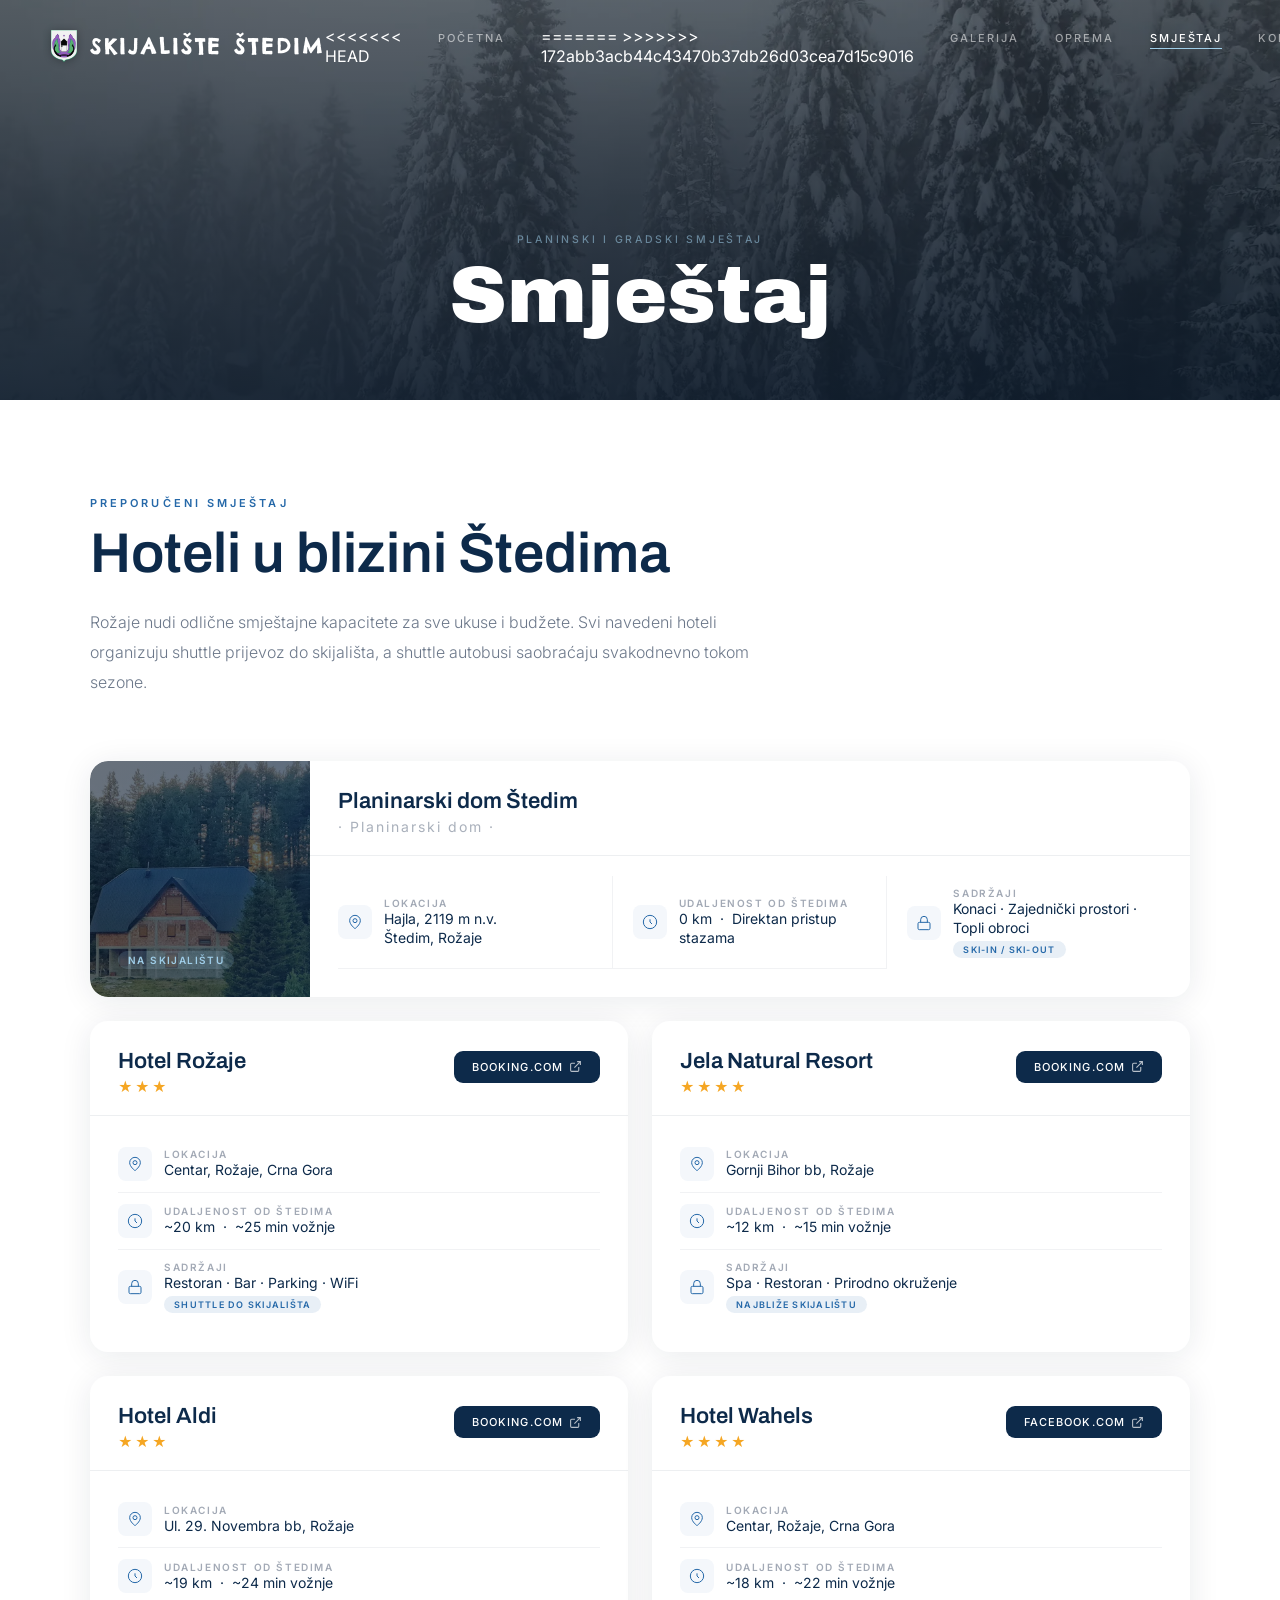
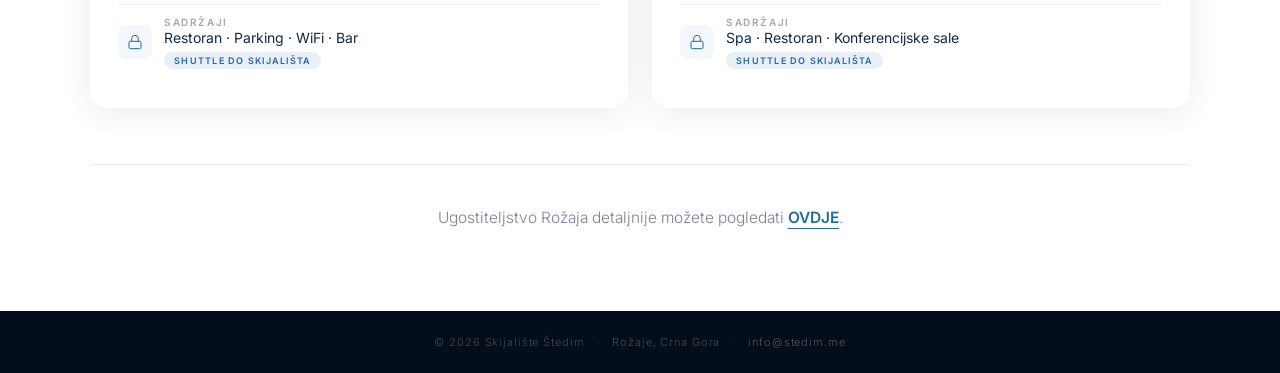
==== commit c3289a4f: "merge conflicti ipak nisu bili rijeseni" ====
--- a/accommodation.html
+++ b/accommodation.html
@@ -27,7 +27,10 @@
         <span class="logo-text">Skijalište Štedim</span>
       </a>
       <ul class="nav-links">
+<<<<<<< HEAD
         <li><a href="index.html">Početna</a></li>
+=======
+>>>>>>> 172abb3acb44c43470b37db26d03cea7d15c9016
         <li><a href="gallery.html">Galerija</a></li>
         <li><a href="equipment.html">Oprema</a></li>
         <li><a href="accommodation.html" class="active">Smještaj</a></li>
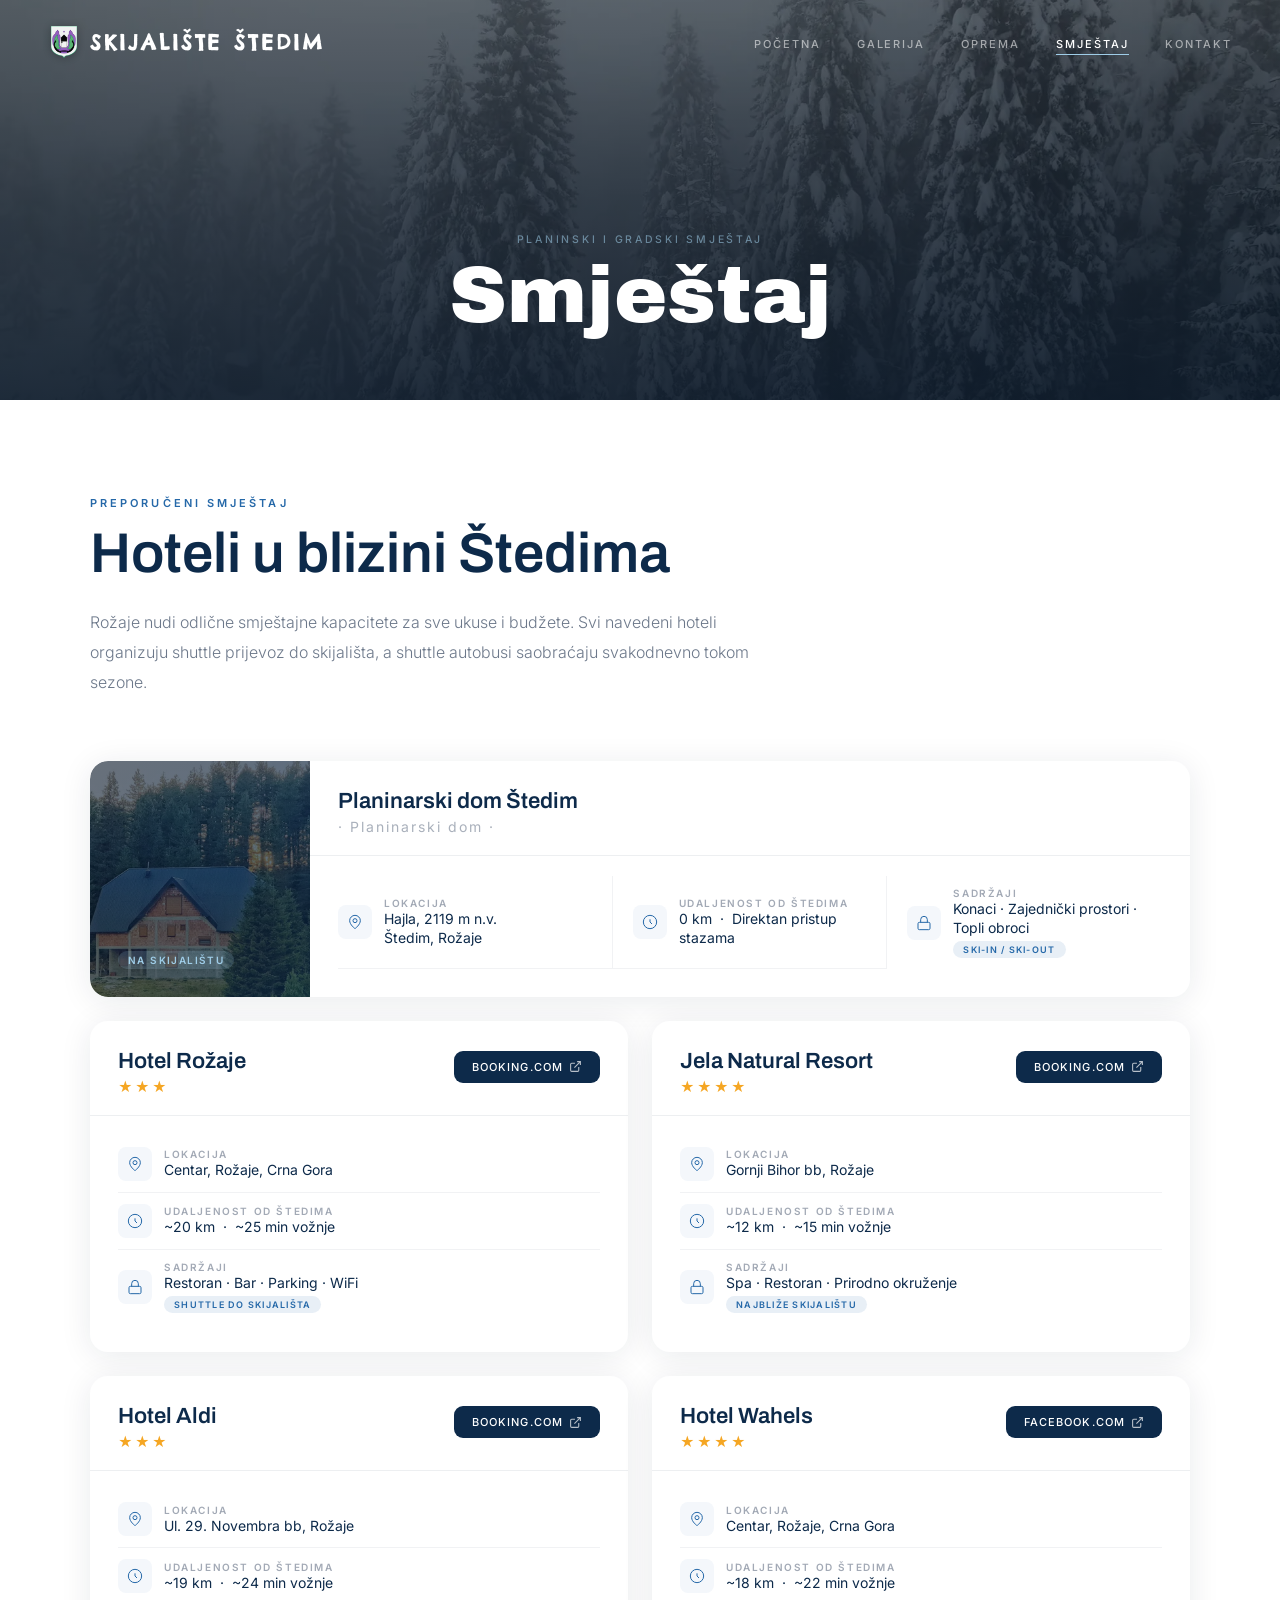
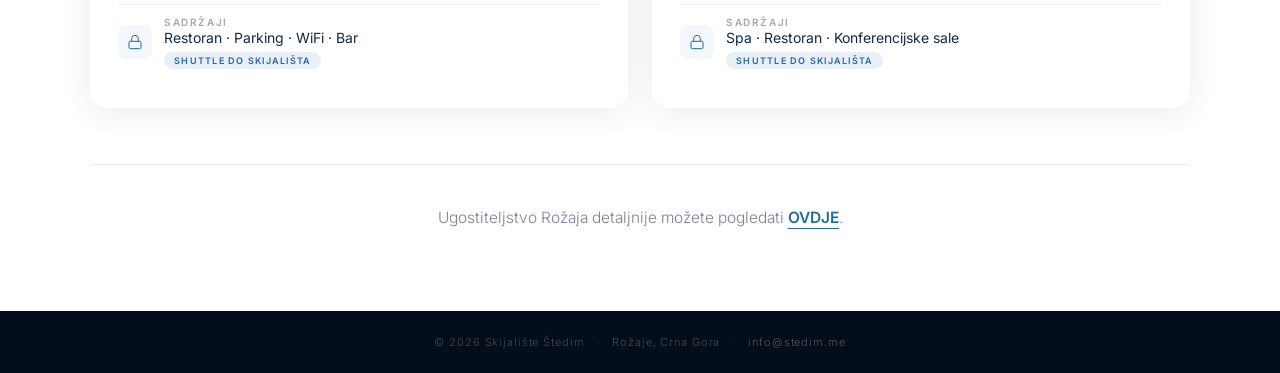
==== commit b11dcd0a: "test 3 2 1" ====
--- a/accommodation.html
+++ b/accommodation.html
@@ -27,10 +27,7 @@
         <span class="logo-text">Skijalište Štedim</span>
       </a>
       <ul class="nav-links">
-<<<<<<< HEAD
         <li><a href="index.html">Početna</a></li>
-=======
->>>>>>> 172abb3acb44c43470b37db26d03cea7d15c9016
         <li><a href="gallery.html">Galerija</a></li>
         <li><a href="equipment.html">Oprema</a></li>
         <li><a href="accommodation.html" class="active">Smještaj</a></li>
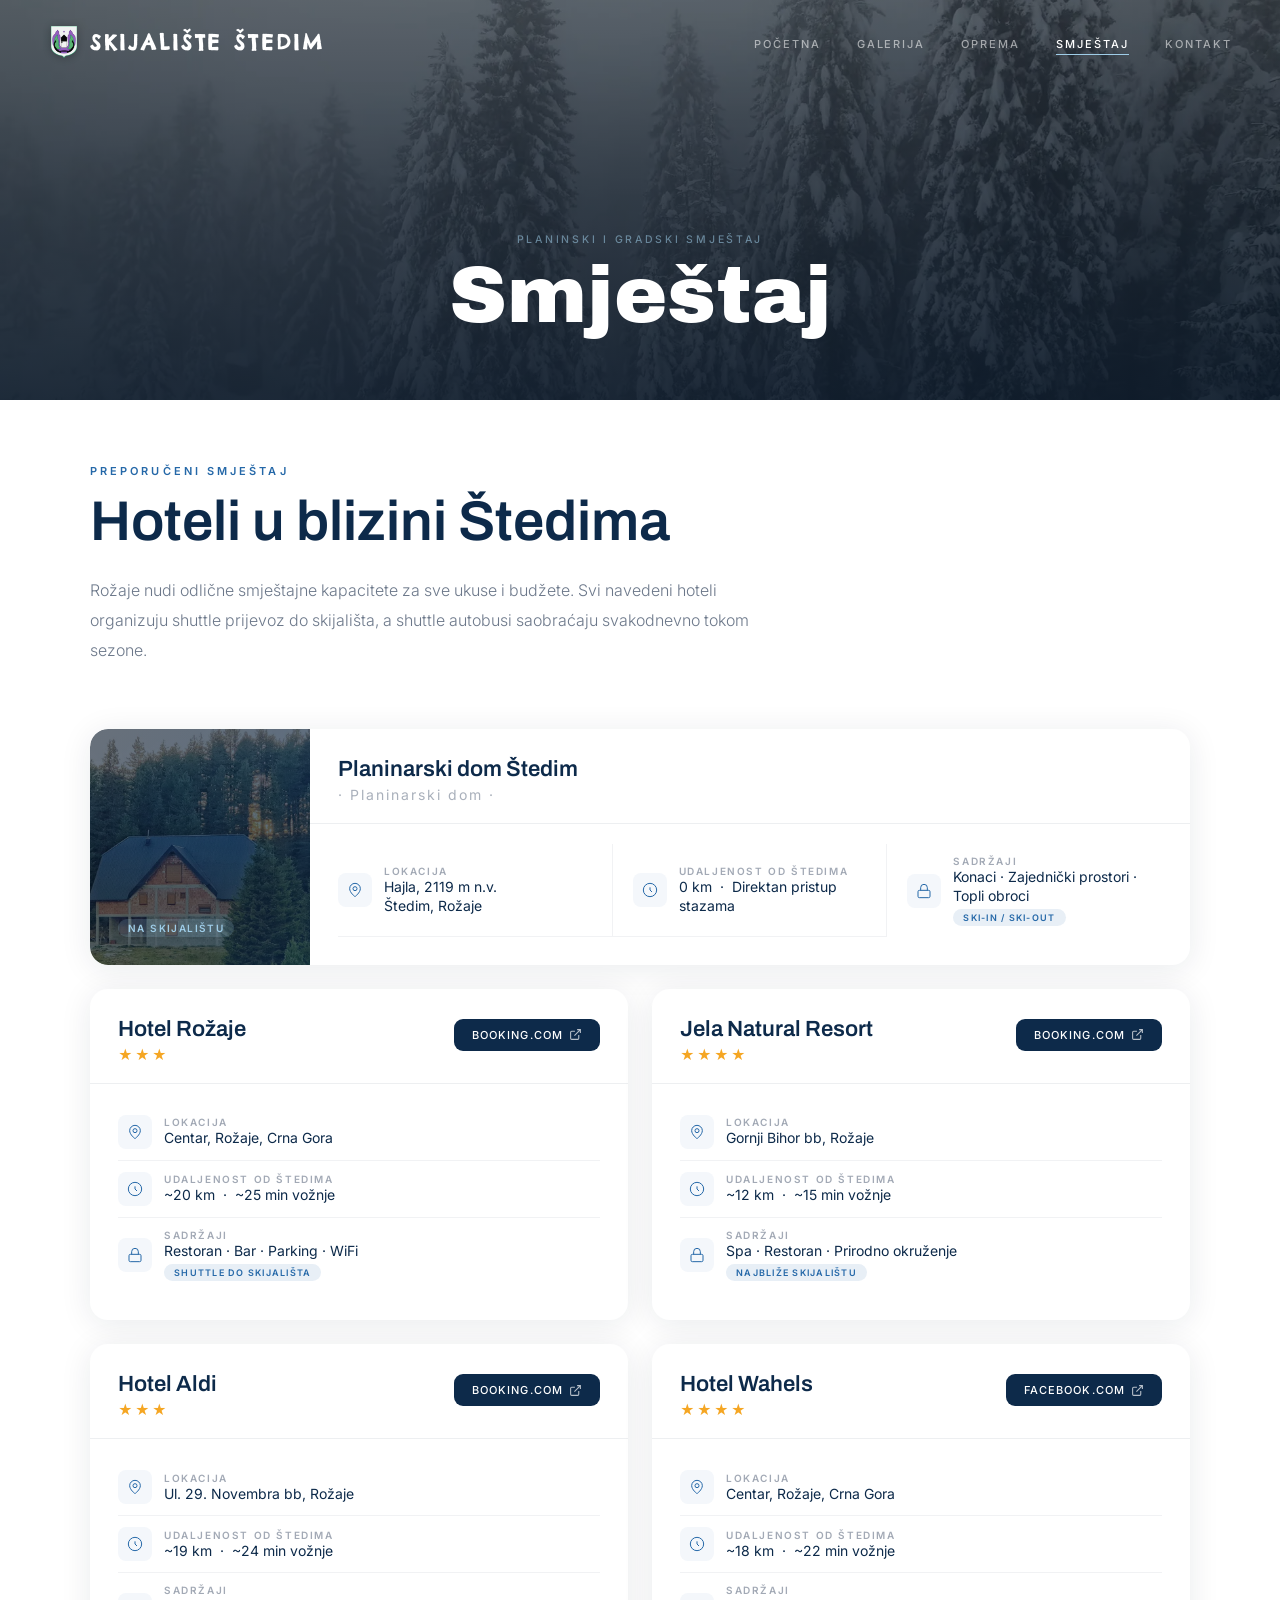
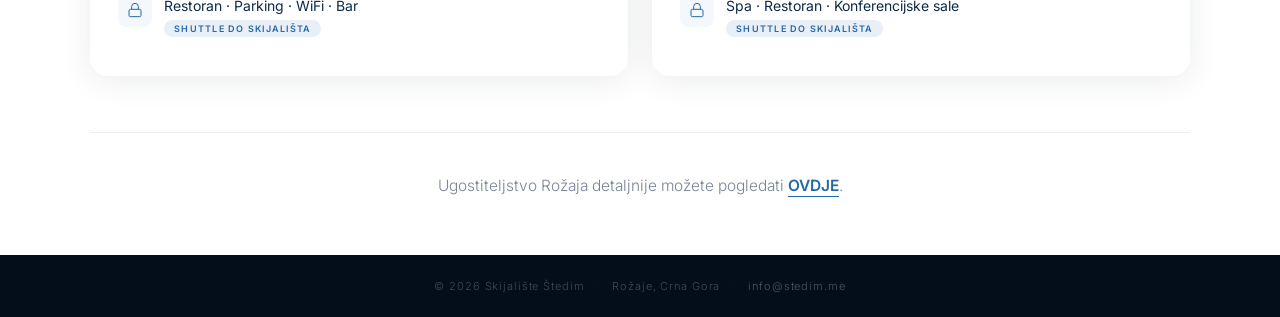
==== commit 8876f04e: "hiperlinkovi za stranice ostalih ekipa" ====
--- a/accommodation.html
+++ b/accommodation.html
@@ -353,7 +353,7 @@
 
           <p class="ugost-note">
             Ugostiteljstvo Rožaja detaljnije možete pogledati
-            <a href="https://www.youtube.com" target="_blank">OVDJE</a>.
+            <a href="https://www.dozivirozaje.me" target="_blank">OVDJE</a>.
           </p>
           
         </div>
--- a/css/main.css
+++ b/css/main.css
@@ -285,8 +285,7 @@
   font-weight: 300;
   letter-spacing: 0.42em;
   text-transform: uppercase;
-  color: var(--ice);
-  opacity: 0.7;
+  color: white;
   margin-bottom: 6px;
 }
 
@@ -306,8 +305,7 @@
   font-weight: bolder;
   letter-spacing: 0.32em;
   text-transform: uppercase;
-  color: #165dc1;
-  opacity: 0.55;
+  color: #2b4770;
   margin-bottom: 26px;
 }
 
@@ -315,7 +313,7 @@
   font-size: clamp(13.5px, 1vw, 17.7px);
   font-weight: 550;
   line-height: 1.85;
-  color: #5686ce;
+  color: #2b4770;
   max-width: 480px;
   margin-bottom: 36px;
 }
@@ -447,7 +445,7 @@
   z-index: 10;
   background: var(--white);
   width: 100%;
-  padding: 96px 48px 80px;
+  padding: 64px 48px 56px;
 }
 
 .info-inner {
@@ -593,7 +591,7 @@
   z-index: 10;
   background: linear-gradient(180deg, #071526 0%, #0d2a4a 100%);
   width: 100%;
-  padding: 96px 48px 80px;
+  padding: 64px 48px 56px;
 }
 
 .section-inner {
@@ -754,7 +752,7 @@
     ),
     url("../multimedia/background.webp") center center / cover no-repeat;
   width: 100%;
-  padding: 96px 48px 80px;
+  padding: 64px 48px 56px;
 }
 
 .activities-grid {
@@ -835,11 +833,11 @@
   width: 32px;
   height: 32px;
   border-radius: 50%;
-  border: 1px solid rgba(255, 255, 255, 0.1);
+  border: 1px solid rgba(255, 255, 255, 0.18);
   display: flex;
   align-items: center;
   justify-content: center;
-  color: rgba(159, 205, 232, 0.45);
+  color: var(--white);
   transition:
     border-color 0.2s,
     color 0.2s,
@@ -1040,7 +1038,7 @@
   z-index: 10;
   background: var(--white);
   width: 100%;
-  padding: 96px 48px 80px;
+  padding: 64px 48px 56px;
 }
 
 .slopes-lift-grid {
@@ -1221,7 +1219,7 @@
   z-index: 10;
   background: linear-gradient(180deg, #0d2a4a 0%, #071526 100%);
   width: 100%;
-  padding: 96px 48px 80px;
+  padding: 64px 48px 56px;
 }
 
 .prices-grid {
@@ -1351,7 +1349,7 @@
   z-index: 10;
   background: var(--white);
   width: 100%;
-  padding: 96px 48px 80px;
+  padding: 64px 48px 56px;
 }
 
 .reviews-summary {
@@ -1657,14 +1655,6 @@
   color: var(--sky);
 }
 
-/* Contact form */
-.form-grid {
-  display: grid;
-  grid-template-columns: 1fr 1fr;
-  gap: 20px;
-  margin-bottom: 20px;
-}
-
 .form-group {
   display: flex;
   flex-direction: column;
@@ -1714,6 +1704,21 @@
 
 .form-textarea {
   min-height: 130px;
+}
+
+.form-select {
+  appearance: none;
+  -webkit-appearance: none;
+  background-image: url("data:image/svg+xml,%3Csvg xmlns='http://www.w3.org/2000/svg' width='16' height='16' viewBox='0 0 24 24' fill='none' stroke='%230d2a4a' stroke-width='1.5'%3E%3Cpath d='M6 9l6 6 6-6'/%3E%3C/svg%3E");
+  background-repeat: no-repeat;
+  background-position: right 14px center;
+  padding-right: 40px;
+  cursor: pointer;
+}
+
+.form-select option {
+  color: var(--blue);
+  background: var(--white);
 }
 
 .btn-primary {
@@ -2072,7 +2077,7 @@
   .hero-content {
     width: 100%;
     max-width: 100%;
-    padding: 140px 28px 0;
+    padding: 200px 28px 0;
   }
 
   .info-section {
@@ -2139,10 +2144,6 @@
     min-width: 44px;
   }
 
-  .form-grid {
-    grid-template-columns: 1fr;
-  }
-
   .features-grid {
     grid-template-columns: 1fr 1fr;
     gap: 12px;
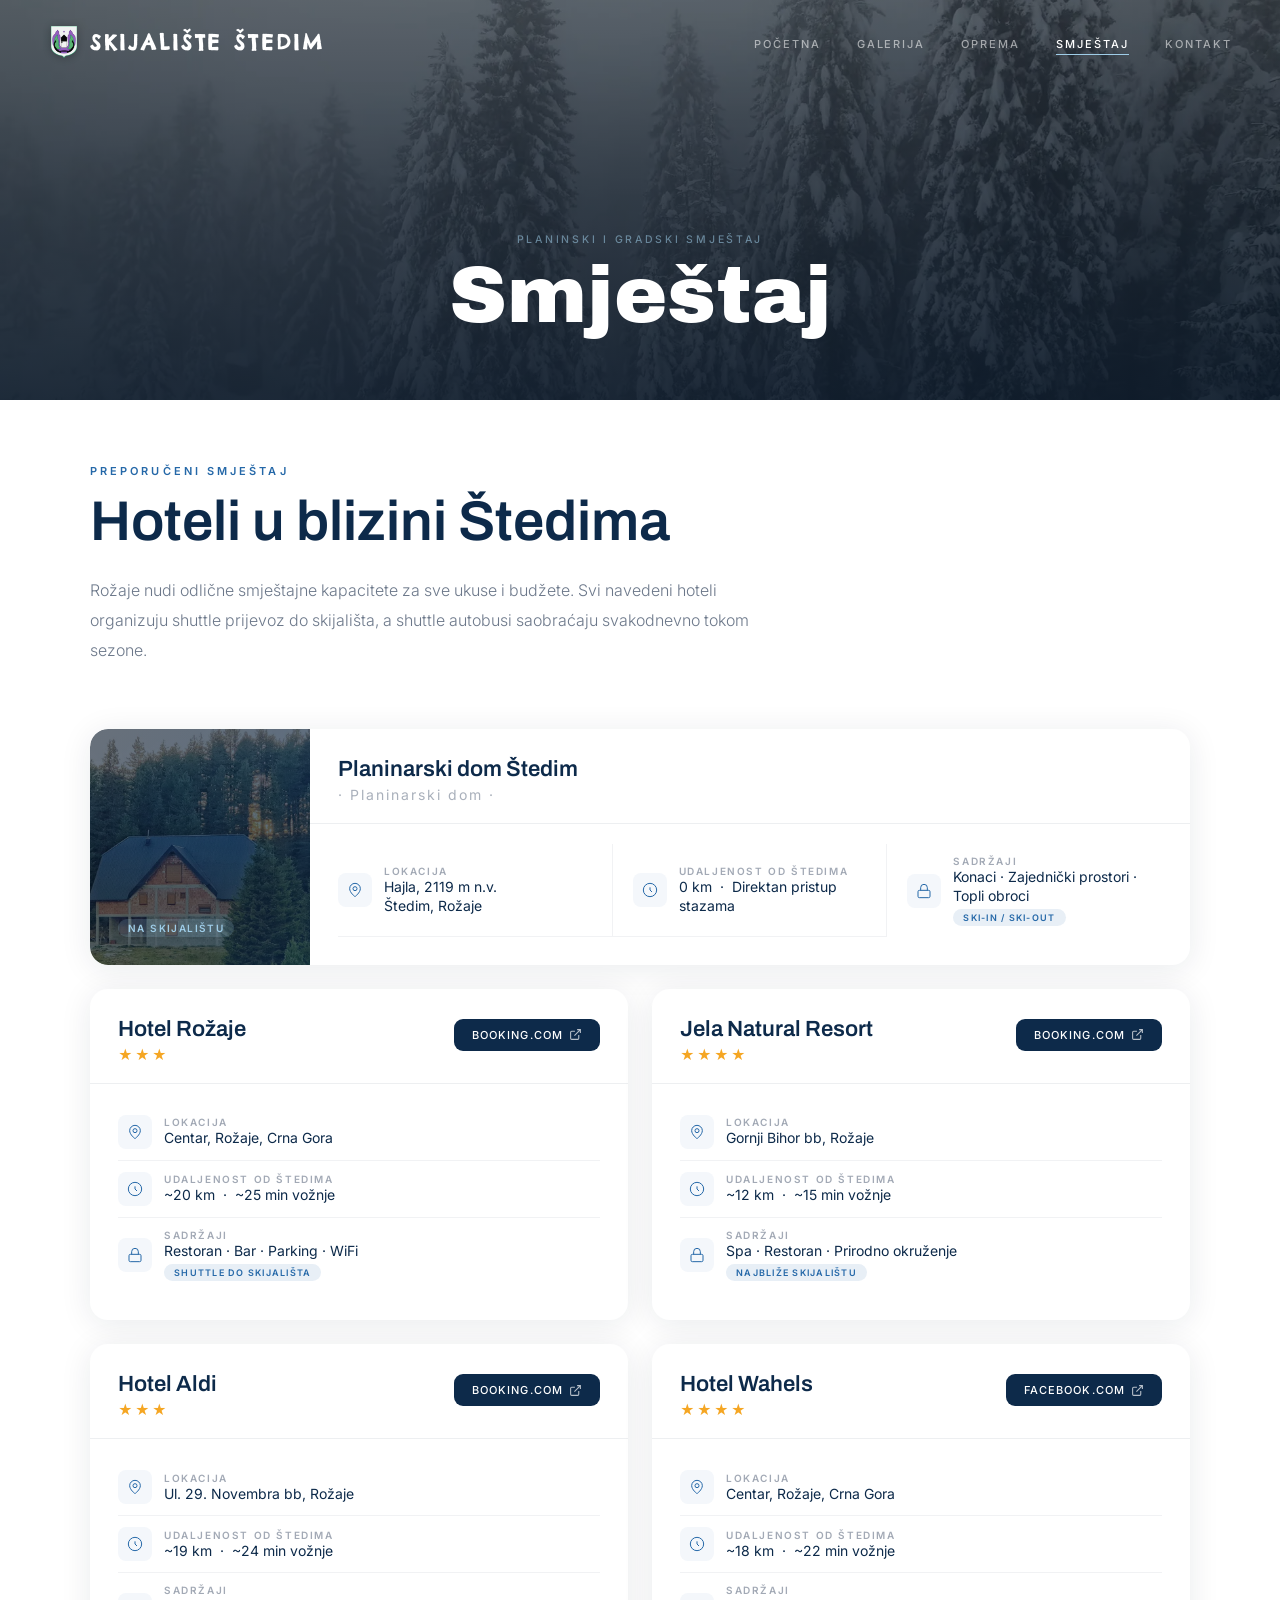
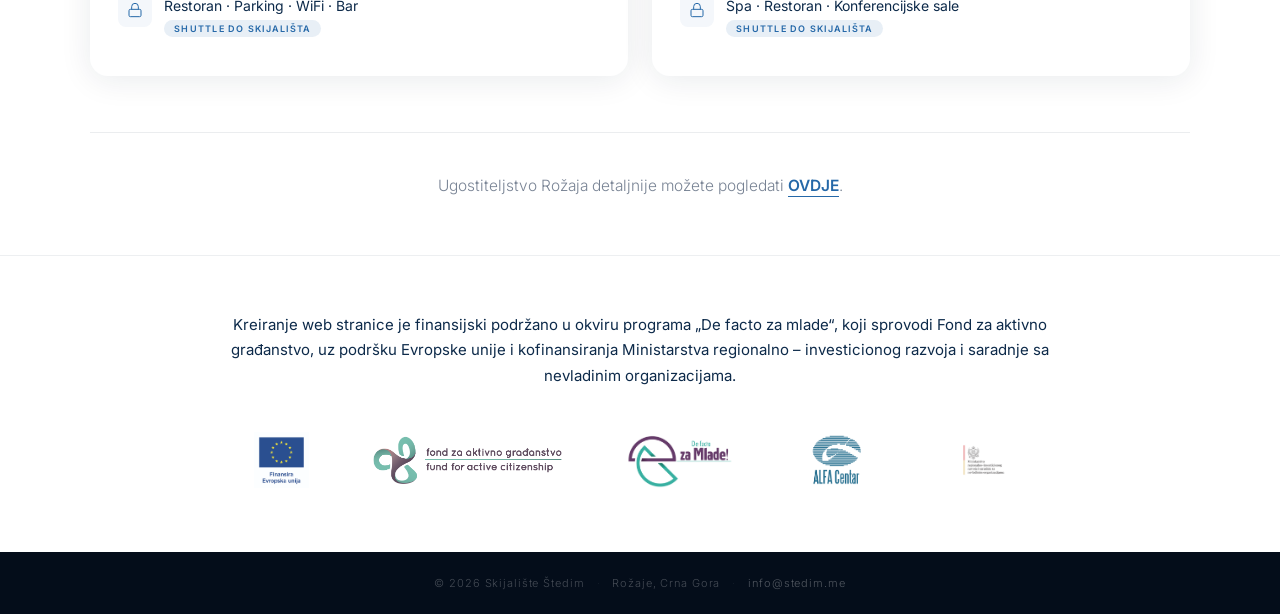
==== commit f79ced42: "sekcija sa logotipima sponzora i tekstom o finansiranju na svim stranicama" ====
--- a/accommodation.html
+++ b/accommodation.html
@@ -5,6 +5,47 @@
     <meta name="viewport" content="width=device-width, initial-scale=1.0" />
     <title>Smještaj — Skijalište Štedim</title>
     <link rel="icon" type="image/webp" href="multimedia/rozaje-emblem.webp" />
+
+    <meta
+      name="description"
+      content="Planinski i gradski smještaj u blizini Skijališta Štedim u Rožajama — kućice, hoteli i apartmani za vaš zimski odmor."
+    />
+
+    <!-- Open Graph / društvene mreže -->
+    <meta property="og:type" content="website" />
+    <meta property="og:site_name" content="Skijalište Štedim" />
+    <meta property="og:locale" content="bs_BA" />
+    <meta property="og:title" content="Smještaj — Skijalište Štedim" />
+    <meta
+      property="og:description"
+      content="Planinski i gradski smještaj u blizini Štedima — kućice, hoteli i apartmani."
+    />
+    <meta
+      property="og:url"
+      content="https://skijalistestedim.me/accommodation.html"
+    />
+    <meta
+      property="og:image"
+      content="https://skijalistestedim.me/multimedia/hajla-flip.webp"
+    />
+    <meta property="og:image:width" content="2978" />
+    <meta property="og:image:height" content="1319" />
+    <meta
+      property="og:image:alt"
+      content="Skijaši na Hajli iznad Skijališta Štedim"
+    />
+
+    <!-- Twitter -->
+    <meta name="twitter:card" content="summary_large_image" />
+    <meta name="twitter:title" content="Smještaj — Skijalište Štedim" />
+    <meta
+      name="twitter:description"
+      content="Planinski i gradski smještaj u blizini Štedima — kućice, hoteli i apartmani."
+    />
+    <meta
+      name="twitter:image"
+      content="https://skijalistestedim.me/multimedia/hajla-flip.webp"
+    />
     <link rel="stylesheet" href="css/main.css" />
     <link rel="stylesheet" href="css/accommodation.css" />
     <link rel="preconnect" href="https://fonts.googleapis.com" />
@@ -46,7 +87,7 @@
         <li><a href="index.html">Početna</a></li>
         <li><a href="gallery.html">Galerija</a></li>
         <li><a href="equipment.html">Oprema</a></li>
-        <li><a href="accommodation.html">Smještaj</a></li>
+        <li><a href="accommodation.html" class="active">Smještaj</a></li>
         <li><a href="contact.html">Kontakt</a></li>
       </ul>
     </div>
@@ -361,6 +402,23 @@
     </main>
 
 
+    <!-- SPONZORI / DONATORI -->
+    <section class="sponsors">
+      <p class="sponsors-text">
+        Kreiranje web stranice je finansijski podržano u okviru programa
+        „De facto za mlade“, koji sprovodi Fond za aktivno građanstvo, uz
+        podršku Evropske unije i kofinansiranja Ministarstva regionalno –
+        investicionog razvoja i saradnje sa nevladinim organizacijama.
+      </p>
+      <div class="sponsors-logos">
+        <img src="multimedia/sponsors/sponsor1.jpg" alt="Finansira Evropska unija" />
+        <img src="multimedia/sponsors/sponsor2.png" alt="Fond za aktivno građanstvo — Fund for Active Citizenship" />
+        <img src="multimedia/sponsors/sponsor3.png" alt="De facto za Mlade!" />
+        <img src="multimedia/sponsors/sponsor4.png" alt="ALFA Centar" />
+        <img src="multimedia/sponsors/sponsor5.png" alt="Ministarstvo regionalno-investicionog razvoja i saradnje sa nevladinim organizacijama" />
+      </div>
+    </section>
+
     <footer class="footer">
       <span>© 2026 Skijalište Štedim</span>
       <span class="dot">·</span>
--- a/css/main.css
+++ b/css/main.css
@@ -623,7 +623,7 @@
   font-size: 15.5px;
   font-weight: 300;
   line-height: 1.85;
-  color: rgba(159, 205, 232, 0.55);
+  color: rgba(222, 243, 255, 0.788);
   max-width: 620px;
   margin-bottom: 56px;
 }
@@ -833,7 +833,7 @@
   width: 32px;
   height: 32px;
   border-radius: 50%;
-  border: 1px solid rgba(255, 255, 255, 0.18);
+  border: 2px solid rgba(255, 255, 255, 0.32);
   display: flex;
   align-items: center;
   justify-content: center;
@@ -850,7 +850,7 @@
 }
 
 .act-card:hover .act-arrow {
-  border-color: rgba(159, 205, 232, 0.4);
+  border-color: rgba(159, 205, 232, 0.6);
   color: var(--ice);
   background: rgba(37, 104, 168, 0.25);
 }
@@ -1493,7 +1493,7 @@
 /* ── Inner page header ────────────────────────────────────── */
 .page-header {
   position: relative;
-  height: 340px;
+  height: 400px;
   display: flex;
   align-items: flex-end;
   justify-content: center;
@@ -1842,6 +1842,76 @@
 
 .map-link:hover {
   opacity: 0.75;
+}
+
+/* ── Sponsors ──────────────────────────────────── */
+.sponsors {
+  position: relative;
+  z-index: 10;
+  background: var(--white);
+  border-top: 1px solid rgba(10, 30, 60, 0.07);
+  padding: 56px 48px 64px;
+  text-align: center;
+}
+
+.sponsors-text {
+  max-width: 880px;
+  margin: 0 auto 44px;
+  color: var(--blue);
+  font-size: 15px;
+  line-height: 1.7;
+}
+
+.sponsors-logos {
+  display: flex;
+  flex-wrap: wrap;
+  align-items: center;
+  justify-content: center;
+  gap: 32px 56px;
+  max-width: var(--container);
+  margin: 0 auto;
+}
+
+.sponsors-logos img {
+  height: 56px;
+  width: auto;
+  max-width: 220px;
+  object-fit: contain;
+  filter: grayscale(0.15);
+  opacity: 0.92;
+  transition: filter 0.25s, opacity 0.25s;
+}
+
+.sponsors-logos img:hover {
+  filter: none;
+  opacity: 1;
+}
+
+@media (max-width: 768px) {
+  .sponsors {
+    padding: 44px 24px 52px;
+  }
+  .sponsors-text {
+    font-size: 14px;
+    margin-bottom: 36px;
+  }
+  .sponsors-logos {
+    gap: 28px 36px;
+  }
+  .sponsors-logos img {
+    height: 44px;
+    max-width: 160px;
+  }
+}
+
+@media (max-width: 480px) {
+  .sponsors-logos {
+    gap: 24px 22px;
+  }
+  .sponsors-logos img {
+    height: 34px;
+    max-width: 112px;
+  }
 }
 
 /* ── Footer ───────────────────────────────────────────────── */
--- a/css/accommodation.css
+++ b/css/accommodation.css
@@ -1,5 +1,4 @@
 .page-header {
-  height: 400px;
   background:
     linear-gradient(to bottom, rgba(4, 13, 26, 0.5) 0%, rgba(7, 21, 38, 0.85) 100%),
     url('../multimedia/forest.webp') center / cover no-repeat;
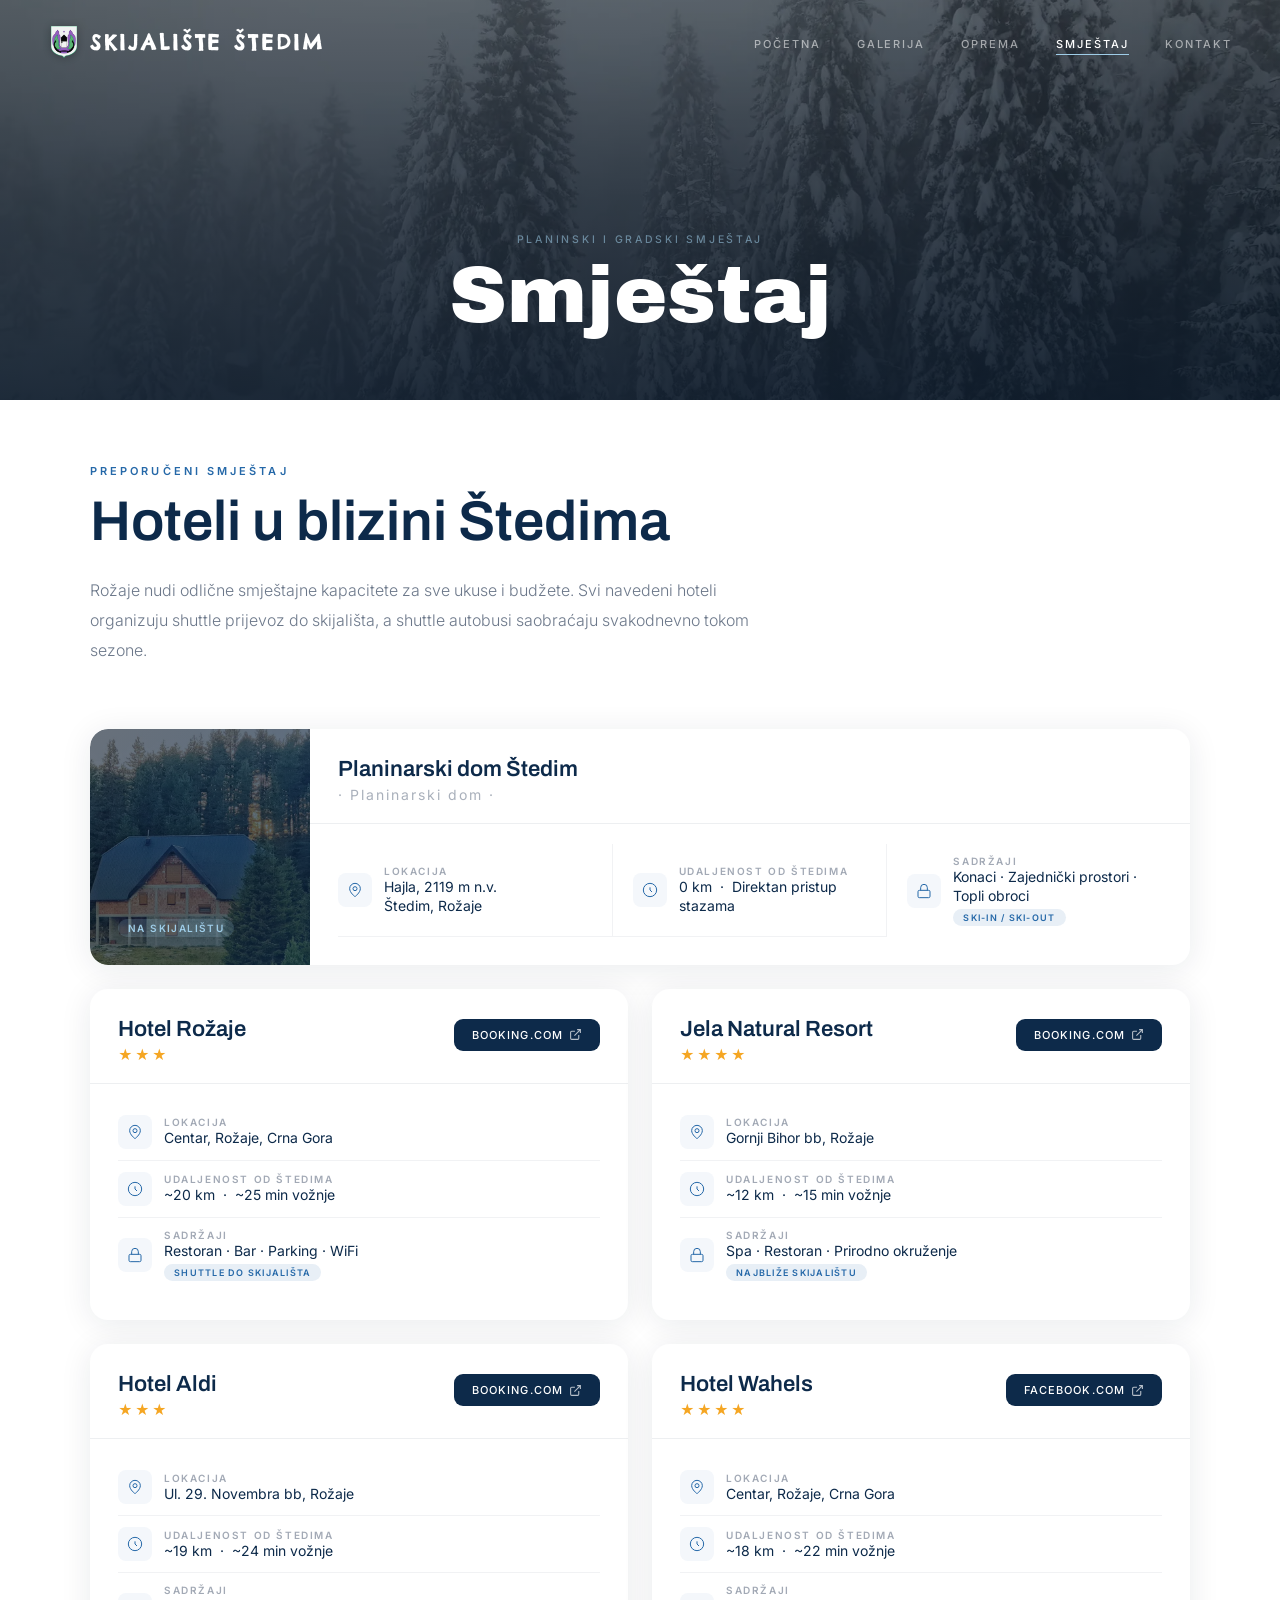
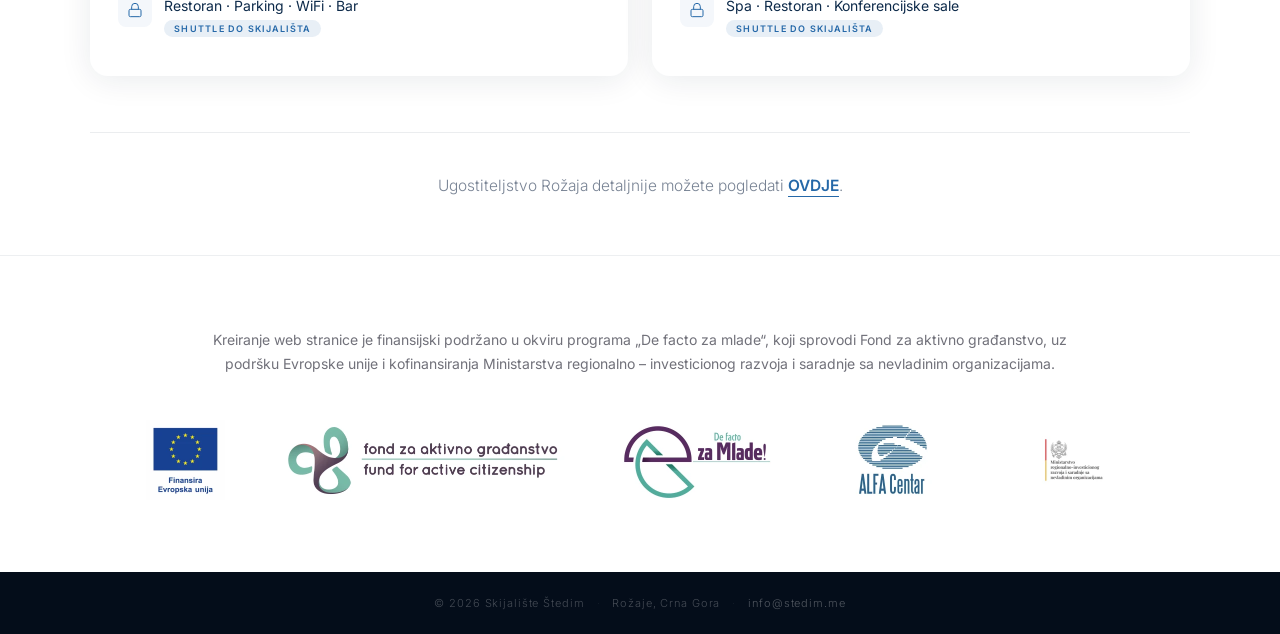
==== commit 81ecbe55: "converting sponsors to webp" ====
--- a/accommodation.html
+++ b/accommodation.html
@@ -411,11 +411,11 @@
         investicionog razvoja i saradnje sa nevladinim organizacijama.
       </p>
       <div class="sponsors-logos">
-        <img src="multimedia/sponsors/sponsor1.jpg" alt="Finansira Evropska unija" />
-        <img src="multimedia/sponsors/sponsor2.png" alt="Fond za aktivno građanstvo — Fund for Active Citizenship" />
-        <img src="multimedia/sponsors/sponsor3.png" alt="De facto za Mlade!" />
-        <img src="multimedia/sponsors/sponsor4.png" alt="ALFA Centar" />
-        <img src="multimedia/sponsors/sponsor5.png" alt="Ministarstvo regionalno-investicionog razvoja i saradnje sa nevladinim organizacijama" />
+        <img src="multimedia/sponsors/sponsor1.webp" alt="Finansira Evropska unija" />
+        <img src="multimedia/sponsors/sponsor2.webp" alt="Fond za aktivno građanstvo — Fund for Active Citizenship" />
+        <img src="multimedia/sponsors/sponsor3.webp" alt="De facto za Mlade!" />
+        <img src="multimedia/sponsors/sponsor4.webp" alt="ALFA Centar" />
+        <img src="multimedia/sponsors/sponsor5.webp" alt="Ministarstvo regionalno-investicionog razvoja i saradnje sa nevladinim organizacijama" />
       </div>
     </section>
 
--- a/css/main.css
+++ b/css/main.css
@@ -1850,67 +1850,52 @@
   z-index: 10;
   background: var(--white);
   border-top: 1px solid rgba(10, 30, 60, 0.07);
-  padding: 56px 48px 64px;
+  padding: 72px 48px 72px;
   text-align: center;
 }
 
 .sponsors-text {
   max-width: 880px;
   margin: 0 auto 44px;
-  color: var(--blue);
-  font-size: 15px;
+  color: oklch(55.17% 0.0138 285.939);
+  font-size: 14px;
   line-height: 1.7;
 }
 
 .sponsors-logos {
   display: flex;
-  flex-wrap: wrap;
+  flex-wrap: nowrap;
   align-items: center;
   justify-content: center;
-  gap: 32px 56px;
+  gap: clamp(28px, 4vw, 72px);
   max-width: var(--container);
   margin: 0 auto;
 }
 
 .sponsors-logos img {
-  height: 56px;
+  display: block;
+  height: 80px;
   width: auto;
-  max-width: 220px;
+  max-width: min(320px, 100%);
   object-fit: contain;
-  filter: grayscale(0.15);
-  opacity: 0.92;
-  transition: filter 0.25s, opacity 0.25s;
-}
-
-.sponsors-logos img:hover {
-  filter: none;
-  opacity: 1;
 }
 
 @media (max-width: 768px) {
   .sponsors {
-    padding: 44px 24px 52px;
+    padding: 56px 24px 60px;
   }
   .sponsors-text {
-    font-size: 14px;
     margin-bottom: 36px;
   }
   .sponsors-logos {
+    flex-wrap: wrap;
     gap: 28px 36px;
-  }
-  .sponsors-logos img {
-    height: 44px;
-    max-width: 160px;
   }
 }
 
 @media (max-width: 480px) {
   .sponsors-logos {
     gap: 24px 22px;
-  }
-  .sponsors-logos img {
-    height: 34px;
-    max-width: 112px;
   }
 }
 
